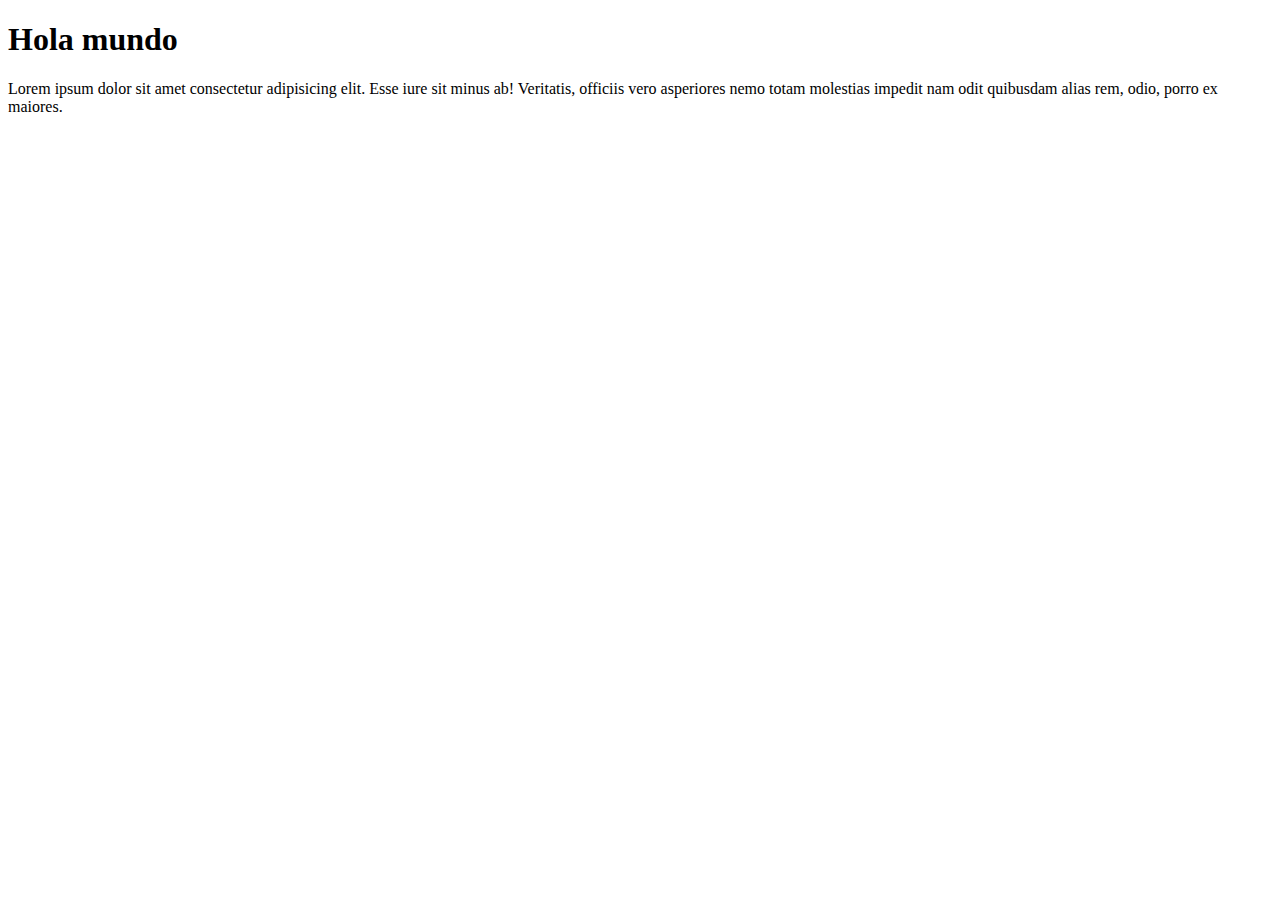
==== index.html @ 1565d4c9 "index.html" ====
<!DOCTYPE html>
<html lang="en">
	<head>
		<meta charset="UTF-8" />
		<meta http-equiv="X-UA-Compatible" content="IE=edge" />
		<meta name="viewport" content="width=device-width, initial-scale=1.0" />
		<title>Document</title>
	</head>
	<body>
		<h1>Hola mundo</h1>
		<p>
			Lorem ipsum dolor sit amet consectetur adipisicing elit. Esse iure
			sit minus ab! Veritatis, officiis vero asperiores nemo totam
			molestias impedit nam odit quibusdam alias rem, odio, porro ex
			maiores.
		</p>
	</body>
</html>
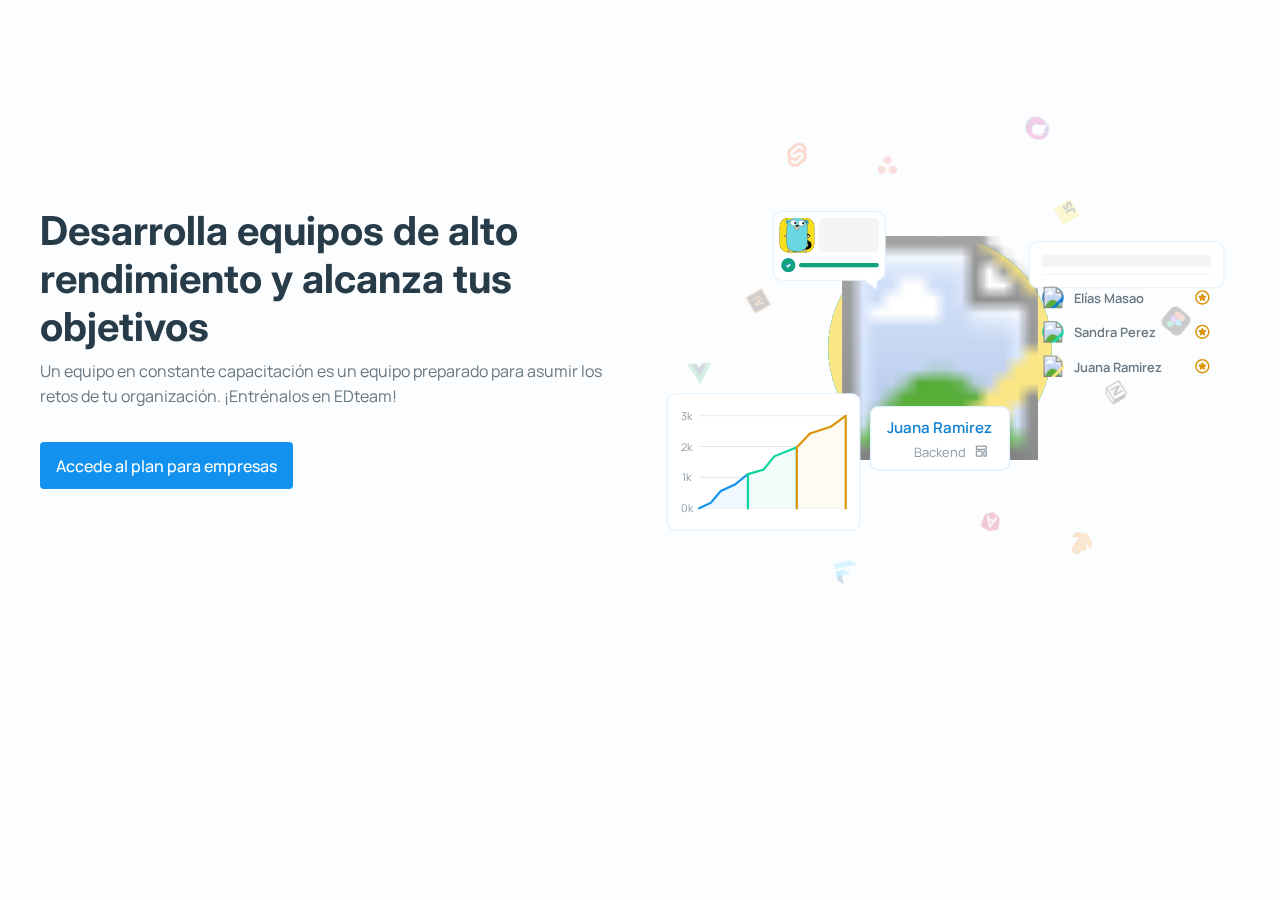
==== commit 3c18d991: "ajustes reponsive" ====
--- a/index.html
+++ b/index.html
@@ -4,15 +4,1035 @@
 		<meta charset="UTF-8" />
 		<meta http-equiv="X-UA-Compatible" content="IE=edge" />
 		<meta name="viewport" content="width=device-width, initial-scale=1.0" />
+		<link rel="preconnect" href="https://fonts.googleapis.com">
+		<link rel="preconnect" href="https://fonts.gstatic.com" crossorigin>
+		<link href="https://fonts.googleapis.com/css2?family=Inter:wght@800&family=Manrope:wght@400;500&display=swap" rel="stylesheet">
+		<link rel="stylesheet" href="styles.css" />
+		<link rel="stylesheet" href="anima.css" />
 		<title>Document</title>
 	</head>
 	<body>
-		<h1>Hola mundo</h1>
-		<p>
-			Lorem ipsum dolor sit amet consectetur adipisicing elit. Esse iure
-			sit minus ab! Veritatis, officiis vero asperiores nemo totam
-			molestias impedit nam odit quibusdam alias rem, odio, porro ex
-			maiores.
-		</p>
+		<section class="banner-grid max-width">
+			<div class="content-center">
+				<h1 class="title">Desarrolla equipos de alto
+				rendimiento y alcanza tus objetivos</h1>
+				<p class="description">Un equipo en constante capacitación es un equipo preparado para asumir los retos de tu organización. ¡Entrénalos en EDteam!</p>
+				<button class="button">Accede al plan para empresas</button>
+			</div>
+			<svg
+				viewBox="0 0 558 558"
+				fill="none"
+				xmlns="http://www.w3.org/2000/svg"
+				class="graphic-people"
+			>
+				<g style="mix-blend-mode: screen">
+					<circle
+						opacity="0.09"
+						cx="279"
+						cy="279"
+						r="279"
+						fill="#1292EE"
+					/>
+					<circle
+						opacity="0.09"
+						cx="279"
+						cy="279"
+						r="224.32"
+						fill="#1292EE"
+					/>
+					<circle
+						opacity="0.09"
+						cx="279"
+						cy="279"
+						r="172.462"
+						fill="#1292EE"
+					/>
+				</g>
+				<g class="avatar-01 item-avatar">
+					<circle cx="279" cy="279" r="104" fill="#0F80D1" />
+					<image
+						href="/userProfile-01.png"
+						height="208"
+						width="208"
+						x="175"
+						y="175"
+					></image>
+				</g>
+				<g class="avatar-02 item-avatar">
+					<circle cx="279" cy="279" r="104" fill="#21D4A4" />
+					<image
+						href="/userProfile-02.png"
+						height="208"
+						width="208"
+						x="175"
+						y="175"
+					></image>
+				</g>
+				<g class="avatar-03 item-avatar">
+					<circle cx="279" cy="279" r="104" fill="#FAE685" />
+					<image
+						href="/userProfile-03.png"
+						height="208"
+						width="208"
+						x="175"
+						y="175"
+					></image>
+				</g>
+
+				<g opacity="0.20">
+					<g class="circle-small">
+						<path
+							d="M107.221 246.477L98.9531 232.198L112.843 224.156L121.11 238.435L107.221 246.477Z"
+							fill="#261300"
+						/>
+						<path
+							d="M106.947 247.502L122.135 238.708L113.116 223.131L97.9282 231.925L106.947 247.502ZM107.221 246.477L98.9531 232.198L112.843 224.156L121.11 238.435L107.221 246.477Z"
+							fill="#FF7C00"
+						/>
+						<path
+							d="M112.417 237.116L114.661 236.501C114.721 236.484 114.745 236.496 114.782 236.561L115.335 237.515C115.372 237.58 115.36 237.604 115.275 237.637L107.756 239.529C107.62 239.564 107.505 239.604 107.18 239.776C107.134 239.802 107.104 239.794 107.085 239.761L106.296 238.398C106.269 238.353 106.271 238.326 106.315 238.283L112.124 232.164C112.168 232.121 112.208 232.115 112.238 232.167L112.862 233.244C112.892 233.296 112.898 233.336 112.86 233.376L111.218 235.045L112.417 237.116ZM110.321 235.92C109.706 236.519 108.383 237.857 107.717 238.459L107.725 238.472C108.563 238.169 110.048 237.769 111.211 237.459L110.321 235.92ZM105.021 235.089C104.606 235.33 104.19 235.18 103.976 234.81C103.746 234.414 103.858 233.994 104.254 233.765C104.683 233.517 105.078 233.661 105.307 234.057C105.525 234.433 105.449 234.841 105.021 235.089ZM106.449 234.158C106.397 234.188 106.36 234.184 106.326 234.125L105.736 233.106C105.706 233.054 105.711 233.017 105.769 232.983L110.89 230.018C110.942 229.988 110.976 229.986 111.013 230.051L111.596 231.057C111.633 231.122 111.612 231.16 111.56 231.19L106.446 234.152L106.449 234.158Z"
+							fill="#FF7C00"
+						/>
+						<g clip-path="url(#clip0_302_15258)">
+							<path
+								d="M226.788 106.421C227.872 108.293 230.266 108.931 232.137 107.848C234.009 106.764 234.647 104.37 233.564 102.498C232.481 100.627 230.086 99.9888 228.214 101.072C226.343 102.155 225.705 104.55 226.788 106.421ZM231.885 115.223C232.968 117.094 235.363 117.733 237.234 116.65C239.105 115.566 239.743 113.171 238.66 111.3C237.577 109.429 235.182 108.79 233.311 109.874C231.439 110.957 230.801 113.352 231.885 115.223ZM223.14 109.887C225.011 108.803 227.406 109.442 228.489 111.313C229.573 113.184 228.934 115.579 227.063 116.662C225.192 117.745 222.797 117.107 221.714 115.236C220.63 113.365 221.269 110.97 223.14 109.887Z"
+								fill="url(#paint0_radial_302_15258)"
+							/>
+						</g>
+						<g clip-path="url(#clip1_302_15258)">
+							<path
+								fill-rule="evenodd"
+								clip-rule="evenodd"
+								d="M433.524 322.702L439.166 330.979C439.63 331.641 440.225 331.621 440.77 331.306L450.219 325.835C450.643 325.589 450.918 325.228 451.192 324.583L452.651 321.025C452.882 320.446 452.797 320.09 452.397 319.47L445.979 309.781C445.427 308.966 444.892 308.952 444.226 309.337L433.595 315.492C433.251 315.692 433.231 315.886 433.17 316.457C433.167 316.489 433.163 316.521 433.16 316.555L432.819 320.437C432.721 321.385 432.818 321.693 433.524 322.702ZM439.734 326.497C440.264 327.285 440.385 327.464 440.276 328.148L440.023 329.876C439.971 330.067 439.785 330.094 439.579 329.808L434.161 321.847C433.697 321.185 433.729 320.68 433.783 320.285L433.987 318.263C433.982 318.185 434.076 317.928 434.181 318.11L439.666 326.396L439.734 326.497ZM451.002 321.25L441.977 326.476C441.583 326.704 441.331 326.687 441.09 326.341L434.807 316.816C434.583 316.5 434.708 316.225 435.101 315.998L444.065 310.807C444.459 310.579 444.828 310.447 445.174 310.976L451.182 320.093C451.528 320.622 451.487 320.97 451.002 321.25ZM437.069 316.883C437.307 316.664 437.615 316.567 437.804 316.823L438.157 317.225L444.82 313.367C445.26 313.639 445.592 313.933 445.768 314.236C446.049 314.722 445.968 314.931 445.724 315.557L442.782 321.231L447.294 318.618L446.962 317.555C446.962 317.555 447.507 317.239 447.946 317.998L449.279 320.02C449.193 320.151 448.855 320.266 448.671 320.089L448.204 319.63L442.238 323.085L442.616 323.878C442.378 324.097 441.897 324.173 441.621 323.766L440.17 321.609L443.103 315.779L438.923 318.199L439.29 319.04C438.991 319.294 438.609 319.192 438.403 318.906L437.069 316.883Z"
+								fill="black"
+							/>
+						</g>
+						<g clip-path="url(#clip2_302_15258)">
+							<path
+								d="M384.573 149.2L393.592 164.777L409.169 155.758L400.15 140.181L384.573 149.2Z"
+								fill="#F7DF1E"
+							/>
+							<path
+								d="M399.703 147.267C400.034 146.657 400.174 146.03 399.756 145.308C399.405 144.702 398.878 144.49 398.459 144.732C397.957 145.023 398.009 145.524 398.104 146.361L398.159 146.818C398.32 148.134 398.163 149.163 396.971 149.853C395.873 150.488 394.553 150.136 393.796 148.828C393.257 147.898 393.194 147.041 393.763 146.068L395.155 146.784C394.85 147.295 394.83 147.669 395.073 148.089C395.321 148.518 395.75 148.632 396.106 148.426C396.545 148.172 396.565 147.797 396.474 147.012L396.418 146.555C396.232 145.003 396.369 143.986 397.591 143.278C398.909 142.515 400.231 143.132 401.036 144.522C401.823 145.882 401.683 147.135 401.083 148.056L399.703 147.267ZM402.824 152.365C403.099 151.898 403.323 151.489 403.032 150.987C402.753 150.506 402.389 150.311 401.658 150.735L396.68 153.617L395.833 152.153L400.83 149.26C402.346 148.382 403.55 148.871 404.301 150.168C404.98 151.34 404.766 152.37 404.235 153.138L402.824 152.365Z"
+								fill="black"
+							/>
+						</g>
+						<path
+							d="M149.866 397.358C149.59 398.518 150.781 399.964 152.845 401.176C151.791 403.323 151.589 405.184 152.457 406.002C152.657 406.193 152.913 406.321 153.209 406.392L153.399 405.596C153.235 405.557 153.11 405.493 153.014 405.406C152.595 405.012 152.637 403.902 153.126 402.578C153.245 402.252 153.394 401.914 153.558 401.572C154.217 401.91 154.949 402.224 155.732 402.501C156.056 403.276 156.413 403.995 156.791 404.639C155.37 405.443 154.137 405.776 153.395 405.599L153.205 406.395C154.186 406.629 155.638 406.235 157.226 405.331C158.238 406.847 159.358 407.846 160.339 408.079L160.529 407.284C159.79 407.108 158.835 406.258 157.927 404.906C158.552 404.5 159.194 404.023 159.826 403.476C160.653 403.583 161.448 403.633 162.189 403.624C162.186 404.001 162.164 404.362 162.128 404.704C161.971 406.107 161.511 407.118 160.962 407.285C160.84 407.324 160.694 407.319 160.53 407.28L160.34 408.076C160.64 408.147 160.927 408.148 161.194 408.068C162.335 407.729 162.989 405.98 163.011 403.594C165.394 403.438 167.101 402.686 167.376 401.53C167.653 400.37 166.462 398.925 164.397 397.712C165.452 395.565 165.654 393.704 164.785 392.886C164.585 392.696 164.329 392.567 164.03 392.495C163.048 392.261 161.597 392.655 160.008 393.559C158.997 392.043 157.877 391.044 156.895 390.811C156.595 390.739 156.309 390.739 156.041 390.818C154.9 391.158 154.246 392.906 154.224 395.292C151.849 395.447 150.142 396.202 149.866 397.358ZM153.946 400.846C154.188 400.417 154.465 399.981 154.764 399.551C154.842 399.871 154.928 400.193 155.027 400.519C155.123 400.844 155.232 401.164 155.342 401.477C154.853 401.281 154.386 401.072 153.946 400.846ZM156.486 397.434C156.879 397.019 157.274 396.63 157.671 396.276C158.214 396.356 158.759 396.46 159.301 396.589C159.84 396.717 160.373 396.871 160.891 397.039C161.086 397.535 161.268 398.057 161.432 398.601C161.592 399.133 161.725 399.667 161.836 400.199C161.501 400.624 161.137 401.043 160.758 401.447C160.365 401.862 159.97 402.251 159.573 402.605C159.03 402.525 158.485 402.421 157.943 402.292C157.404 402.164 156.871 402.01 156.353 401.842C156.158 401.346 155.977 400.824 155.812 400.28C155.652 399.748 155.519 399.214 155.408 398.682C155.747 398.258 156.107 397.838 156.486 397.434ZM155.223 397.624C155.144 397.099 155.094 396.582 155.069 396.086C155.564 396.083 156.079 396.104 156.607 396.151C156.367 396.384 156.125 396.624 155.892 396.874C155.66 397.12 155.437 397.373 155.223 397.624ZM159.749 394.678C160 395.099 160.241 395.56 160.469 396.056C160.152 395.965 159.826 395.876 159.494 395.797C159.158 395.717 158.825 395.645 158.496 395.586C158.916 395.245 159.339 394.942 159.749 394.678ZM161.904 397.412C162.393 397.608 162.86 397.817 163.3 398.043C163.058 398.472 162.781 398.908 162.482 399.338C162.404 399.018 162.319 398.696 162.219 398.37C162.119 398.045 162.014 397.725 161.904 397.412ZM157.497 404.211C157.246 403.79 157.006 403.329 156.777 402.833C157.094 402.924 157.42 403.013 157.752 403.092C158.088 403.172 158.421 403.244 158.75 403.303C158.33 403.644 157.907 403.947 157.497 404.211ZM160.639 402.738C160.879 402.505 161.121 402.265 161.354 402.015C161.586 401.769 161.808 401.52 162.022 401.269C162.101 401.793 162.151 402.31 162.176 402.807C161.682 402.806 161.167 402.785 160.639 402.738ZM164.933 399.039C166.068 399.879 166.717 400.781 166.584 401.341C166.45 401.901 165.464 402.417 164.073 402.651C163.734 402.71 163.371 402.748 162.998 402.776C162.962 402.028 162.867 401.236 162.713 400.411C163.218 399.747 163.655 399.086 164.021 398.437C164.348 398.632 164.654 398.833 164.933 399.039ZM164.228 393.482C164.647 393.876 164.605 394.986 164.116 396.31C163.997 396.636 163.849 396.974 163.684 397.316C163.026 396.978 162.293 396.664 161.511 396.387C161.186 395.612 160.829 394.894 160.451 394.249C161.872 393.445 163.106 393.112 163.848 393.289C164.008 393.331 164.136 393.396 164.228 393.482ZM155.114 394.184C155.272 392.781 155.731 391.77 156.28 391.603C156.402 391.565 156.548 391.569 156.713 391.608C157.451 391.784 158.407 392.634 159.314 393.986C158.69 394.391 158.048 394.868 157.416 395.415C156.589 395.309 155.794 395.259 155.053 395.267C155.056 394.887 155.075 394.526 155.114 394.184ZM153.173 396.238C153.512 396.179 153.875 396.141 154.248 396.113C154.285 396.861 154.379 397.653 154.533 398.478C154.028 399.142 153.591 399.803 153.225 400.452C152.898 400.257 152.592 400.056 152.309 399.849C151.174 399.009 150.525 398.107 150.659 397.547C150.796 396.988 151.782 396.472 153.173 396.238Z"
+							fill="#036681"
+						/>
+						<path
+							d="M159.013 397.814C158.113 397.599 157.208 398.156 156.994 399.056C156.779 399.957 157.335 400.861 158.236 401.076C159.137 401.291 160.041 400.734 160.256 399.834C160.47 398.933 159.914 398.028 159.013 397.814Z"
+							fill="#036681"
+						/>
+						<path
+							d="M324.408 449.086L333.251 448.121L334.575 437.047L328.579 431.576L320.76 433.756L316.949 444.237L324.408 449.086V449.086Z"
+							fill="#DD0031"
+						/>
+						<path
+							d="M324.409 449.086L324.873 447.143L324.87 447.151L328.581 431.576L320.762 433.756L316.951 444.238L324.409 449.086V449.086Z"
+							fill="#C3002F"
+						/>
+						<path
+							d="M324.868 447.15L332.685 436.939L330.785 436.487L329.152 438.799L324.827 437.769L324.412 434.968L322.512 434.515L324.868 447.15V447.15ZM325.117 439.503L328.093 440.212L325.752 443.438L325.117 439.503Z"
+							fill="white"
+						/>
+					</g>
+					<g class="circle-big">
+						<g filter="url(#filter0_d_302_15258)">
+							<path
+								d="M493.63 242.591C495.541 240.301 498.947 239.994 501.237 241.905L509.835 249.08C512.125 250.991 512.432 254.397 510.521 256.687L503.346 265.285C501.435 267.575 498.029 267.882 495.739 265.971L487.141 258.796C484.851 256.885 484.544 253.479 486.455 251.189L493.63 242.591Z"
+								fill="black"
+							/>
+							<path
+								d="M490.881 258.604C492.073 259.598 493.846 259.438 494.84 258.246L496.641 256.088L494.483 254.288C493.292 253.293 491.518 253.453 490.524 254.645C489.53 255.836 489.69 257.609 490.881 258.604Z"
+								fill="#0ACF83"
+							/>
+							<path
+								d="M494.126 250.329C495.12 249.137 496.894 248.977 498.085 249.972L500.243 251.772L496.641 256.088L494.483 254.287C493.292 253.293 493.132 251.52 494.126 250.329V250.329Z"
+								fill="#A259FF"
+							/>
+							<path
+								d="M497.728 246.013C498.722 244.822 500.495 244.662 501.686 245.656L503.844 247.457L500.243 251.773L498.085 249.972C496.893 248.978 496.733 247.204 497.728 246.013Z"
+								fill="#F24E1E"
+							/>
+							<path
+								d="M503.844 247.456L506.002 249.257C507.194 250.251 507.354 252.025 506.359 253.216C505.365 254.407 503.592 254.567 502.401 253.573L500.243 251.772L503.844 247.456V247.456Z"
+								fill="#FF7262"
+							/>
+							<path
+								d="M502.758 257.532C501.764 258.723 499.99 258.883 498.799 257.889C497.608 256.895 497.448 255.122 498.442 253.93C499.436 252.739 501.209 252.579 502.401 253.573C503.592 254.567 503.752 256.341 502.758 257.532Z"
+								fill="#1ABCFE"
+							/>
+						</g>
+						<g clip-path="url(#clip3_302_15258)">
+							<path
+								d="M153.073 90.3623C150.704 87.6961 146.596 87.305 143.915 89.4906L139.207 93.3301C137.919 94.3674 137.128 95.8991 137.027 97.5494C136.942 98.9243 137.319 100.288 138.096 101.425C137.738 102.137 137.528 102.914 137.479 103.709C137.379 105.391 137.961 107.042 139.093 108.29C141.462 110.956 145.571 111.347 148.251 109.162L152.96 105.322C154.247 104.285 155.038 102.753 155.139 101.103C155.224 99.7278 154.848 98.3638 154.07 97.2265C154.428 96.5148 154.638 95.7378 154.688 94.9426C154.788 93.2609 154.206 91.6098 153.074 90.3623"
+								fill="#FF3E00"
+							/>
+							<path
+								d="M145.558 107.812C143.967 108.431 142.159 107.992 141.03 106.712C140.349 105.962 139.998 104.969 140.059 103.957C140.069 103.792 140.091 103.629 140.124 103.467L140.186 103.164L140.469 103.325C141.123 103.697 141.836 103.954 142.577 104.086L142.773 104.122L142.778 104.312C142.786 104.584 142.89 104.843 143.072 105.045C143.412 105.431 143.956 105.563 144.435 105.377C144.542 105.334 144.642 105.276 144.732 105.203L149.442 101.363C149.675 101.175 149.818 100.897 149.837 100.598C149.855 100.293 149.749 99.9939 149.544 99.7675C149.204 99.382 148.659 99.2494 148.18 99.4355C148.073 99.478 147.973 99.5366 147.884 99.6094L146.087 101.075C145.791 101.316 145.461 101.51 145.106 101.65C143.516 102.269 141.708 101.83 140.578 100.55C139.897 99.7999 139.547 98.8067 139.607 97.795C139.668 96.8023 140.144 95.8811 140.918 95.2573L145.628 91.4168C145.923 91.1759 146.254 90.9818 146.609 90.8411C148.199 90.2222 150.007 90.6614 151.137 91.9411C151.818 92.6915 152.168 93.6847 152.108 94.6963C152.097 94.8608 152.075 95.0244 152.042 95.1859L151.98 95.4895L151.697 95.3287C151.043 94.9566 150.33 94.6989 149.589 94.5668L149.393 94.5316L149.389 94.3407C149.38 94.0695 149.276 93.81 149.095 93.608C148.755 93.2225 148.21 93.09 147.731 93.2762C147.624 93.3187 147.524 93.3774 147.435 93.4502L142.725 97.2907C142.492 97.4786 142.348 97.7561 142.33 98.0551C142.312 98.3599 142.417 98.6593 142.622 98.8857C142.962 99.2712 143.507 99.4038 143.986 99.2177C144.093 99.1751 144.193 99.1164 144.283 99.0437L146.08 97.5783C146.375 97.3375 146.706 97.1435 147.06 97.0029C148.651 96.3841 150.459 96.8232 151.588 98.1029C152.269 98.8533 152.619 99.8465 152.559 100.858C152.499 101.851 152.023 102.772 151.248 103.396L146.539 107.237C146.243 107.477 145.912 107.672 145.558 107.812"
+								fill="white"
+							/>
+						</g>
+						<path
+							d="M403.674 470.061L416.319 452.06L421.022 461.825L418.173 465.88L415.478 459.883L414.042 461.927L415.413 464.893L412.964 468.378L411.57 465.447L408.015 470.508L403.674 470.061Z"
+							fill="black"
+						/>
+						<path
+							d="M415.615 451.565L404.808 450.631L402.077 454.519L408.677 455.101L401.26 465.658L402.971 469.564L415.615 451.565Z"
+							fill="black"
+						/>
+						<mask
+							id="mask0_302_15258"
+							style="mask-type: alpha"
+							maskUnits="userSpaceOnUse"
+							x="401"
+							y="450"
+							width="21"
+							height="21"
+						>
+							<path
+								d="M403.673 470.062L416.318 452.06L421.021 461.826L418.172 465.881L415.477 459.884L414.041 461.928L415.412 464.893L412.964 468.379L411.569 465.448L408.014 470.509L403.673 470.062Z"
+								fill="#C4C4C4"
+							/>
+							<path
+								d="M415.614 451.566L404.807 450.632L402.076 454.52L408.676 455.101L401.26 465.659L402.971 469.565L415.614 451.566Z"
+								fill="#C4C4C4"
+							/>
+						</mask>
+						<g mask="url(#mask0_302_15258)">
+							<path
+								d="M406.275 443.47L427.169 458.147L413.104 478.17L392.21 463.493L406.275 443.47Z"
+								fill="url(#paint1_linear_302_15258)"
+							/>
+						</g>
+						<path
+							d="M61.5362 293.076L65.9269 292.79L56.1847 312.44L43.9735 294.221L48.3093 293.938L52.3707 293.673L55.2365 297.896L57.4749 293.341L61.5362 293.076Z"
+							fill="#41B883"
+						/>
+						<path
+							d="M43.9735 294.221L56.1847 312.44L65.9269 292.79L61.5362 293.076L55.6909 304.866L48.3093 293.938L43.9735 294.221Z"
+							fill="#41B883"
+						/>
+						<path
+							d="M48.3093 293.938L55.6945 304.921L61.5362 293.076L57.4749 293.341L55.2365 297.896L52.3707 293.673L48.3093 293.938Z"
+							fill="#35495E"
+						/>
+						<path
+							d="M183.072 491.589L195.945 488.838L190.265 485.158L182.074 486.909L183.072 491.589Z"
+							fill="#39CEFD"
+						/>
+						<path
+							d="M180.574 479.888L195.786 476.638L201.465 480.318L181.574 484.569L180.574 479.888Z"
+							fill="#39CEFD"
+						/>
+						<path
+							d="M183.824 495.1L189.503 498.779L187.753 490.589L183.072 491.589L183.824 495.1Z"
+							fill="#03569B"
+						/>
+						<path
+							d="M187.753 490.589L183.072 491.589L188.231 492.859L187.753 490.589Z"
+							fill="url(#paint2_linear_302_15258)"
+						/>
+						<path
+							d="M182.074 486.908L186.756 485.908L187.756 490.59L183.075 491.59L182.074 486.908Z"
+							fill="#16B9FD"
+						/>
+						<path
+							d="M195.945 488.838L187.753 490.589L189.502 498.781L183.823 495.102L182.072 486.908L190.265 485.158L195.945 488.838ZM195.786 476.638L180.574 479.888L181.574 484.569L201.465 480.318L195.786 476.638V476.638Z"
+							fill="url(#paint3_radial_302_15258)"
+						/>
+						<path
+							d="M359.972 78.3622C359.36 77.0118 359.057 75.546 359.137 73.9915C359.175 73.3462 359.276 72.7198 359.394 72.0827C359.394 72.0827 360.123 68.0202 363.936 65.756C363.936 65.756 365.237 64.8573 367.316 64.561C367.316 64.561 366.999 64.3172 366.804 64.2172C365.745 63.6741 364.255 63.6292 363.476 64.6599C363.241 64.9683 363.053 65.2977 362.835 65.6041C362.588 65.9492 362.273 66.2494 361.894 66.443C361.565 66.6133 361.217 66.6277 360.871 66.7298C360.516 66.8328 360.161 67.0061 359.896 67.2743C359.607 67.5714 359.519 67.933 359.531 68.3354C359.533 68.6512 359.579 68.9706 359.598 69.2844C359.663 70.2075 359.4 70.5016 358.806 71.0893C358.554 71.3295 358.354 71.6339 358.216 71.9485C357.807 72.9271 358.746 73.7828 358.897 74.7044C358.928 74.8939 358.933 75.0864 358.886 75.2764C358.84 75.4836 358.717 75.6297 358.625 75.8074C358.495 76.0421 358.422 76.314 358.497 76.5774C358.571 76.8408 358.738 77.0758 358.895 77.2945C359.194 77.6809 359.548 78.017 359.917 78.3337C359.933 78.323 359.953 78.3469 359.972 78.3622Z"
+							fill="#51B8D5"
+						/>
+						<path
+							d="M376.8 79.7526C378.68 78.6543 379.349 77.0572 379.349 77.0572C380.904 74.3026 379.961 71.7003 379.961 71.7003C379.083 74.4194 378.09 75.2557 378.09 75.2557C380.473 70.4727 377.272 68.1263 377.272 68.1263C378.748 70.5168 377.542 73.7836 377.542 73.7836C376.55 76.7267 374.797 77.9417 374.797 77.9417C376.928 78.0871 378.296 76.4958 378.296 76.4958C375.687 80.0937 372.429 80.3175 372.429 80.3175C373.97 81.6908 375.997 81.3216 375.997 81.3216C373.4 82.2668 370.788 81.6686 368.527 80.1866C368.102 79.9116 367.691 79.6086 367.303 79.2766C367.303 79.2766 366.954 78.9838 366.883 78.9043L366.874 78.8967C367.018 80.5039 368.856 81.7986 368.856 81.7986C366.669 81.1769 365.493 79.4097 365.493 79.4097C365.493 79.4097 363.806 77.1667 364.501 74.3022C365.196 71.4378 368.203 70.4884 368.203 70.4884C370.89 71.429 373.089 71.5663 373.089 71.5663C377.719 71.7962 377.199 69.5922 377.199 69.5922C377.017 67.6646 373.891 65.959 373.891 65.959C368.299 62.7339 363.937 65.7647 363.937 65.7647C360.124 68.0289 359.395 72.0913 359.395 72.0913C359.277 72.7284 359.176 73.3548 359.138 74.0002C359 76.6238 359.949 78.9796 361.641 80.976C364.275 84.0737 368.047 84.8081 368.047 84.8081C373.647 86.013 377.009 82.8798 377.009 82.8798C380.121 80.1447 380.485 77.3629 380.485 77.3629C378.005 79.8221 376.8 79.7526 376.8 79.7526ZM371.115 67.61C371.373 67.5797 371.604 67.7633 371.635 68.0231C371.665 68.2829 371.483 68.515 371.224 68.5453C370.966 68.5756 370.735 68.392 370.704 68.1322C370.674 67.8724 370.856 67.6403 371.115 67.61Z"
+							fill="#51B8D5"
+						/>
+						<path
+							d="M377.189 69.5845C377.007 67.6569 373.881 65.9513 373.881 65.9513C368.289 62.7263 363.928 65.757 363.928 65.757C360.114 68.0212 359.385 72.0837 359.385 72.0837C359.23 72.7778 359.143 73.8239 359.143 73.8239C359.044 75.1349 359.295 76.3083 359.295 76.3083C359.531 77.4307 359.87 78.1635 359.87 78.1635C360.224 78.9473 360.374 79.1843 360.374 79.1843C360.363 79.1593 360.297 78.9738 360.297 78.9738C360.297 78.9738 359.73 77.2668 359.869 75.5474C359.869 75.5474 359.957 73.7637 360.988 72.2733C360.988 72.2733 362.594 69.2845 366.314 69.946C366.314 69.946 367.122 70.1323 367.405 70.2395C367.688 70.3468 368.176 70.4828 368.176 70.4828C370.863 71.4233 373.063 71.5606 373.063 71.5606C377.71 71.7886 377.189 69.5845 377.189 69.5845ZM371.225 68.554C370.967 68.5842 370.736 68.4006 370.705 68.1408C370.675 67.881 370.857 67.6489 371.116 67.6186C371.374 67.5884 371.605 67.772 371.636 68.0318C371.666 68.2916 371.484 68.5237 371.225 68.554Z"
+							fill="#51B8D5"
+						/>
+						<path
+							d="M368.071 67.1239L365.025 66.5502C365.008 66.5523 364.917 66.5191 364.767 66.5805C364.767 66.5805 363.087 67.2252 363.5 68.1424C363.5 68.1424 363.751 68.7188 364.31 69.2415L367.523 68.707L368.071 67.1239Z"
+							fill="#51B8D5"
+						/>
+						<path
+							d="M359.972 78.3622C359.36 77.0118 359.057 75.546 359.137 73.9915C359.175 73.3462 359.276 72.7198 359.394 72.0827C359.394 72.0827 360.123 68.0202 363.936 65.756C363.936 65.756 365.237 64.8573 367.316 64.561C367.316 64.561 366.999 64.3172 366.804 64.2172C365.745 63.6741 364.255 63.6292 363.476 64.6599C363.241 64.9683 363.053 65.2977 362.835 65.6041C362.588 65.9492 362.273 66.2494 361.894 66.443C361.565 66.6133 361.217 66.6277 360.871 66.7298C360.516 66.8328 360.161 67.0061 359.896 67.2743C359.607 67.5714 359.519 67.933 359.531 68.3354C359.533 68.6512 359.579 68.9706 359.598 69.2844C359.663 70.2075 359.4 70.5016 358.806 71.0893C358.554 71.3295 358.354 71.6339 358.216 71.9485C357.807 72.9271 358.746 73.7828 358.897 74.7044C358.928 74.8939 358.933 75.0864 358.886 75.2764C358.84 75.4836 358.717 75.6297 358.625 75.8074C358.495 76.0421 358.422 76.314 358.497 76.5774C358.571 76.8408 358.738 77.0758 358.895 77.2945C359.194 77.6809 359.547 78.017 359.917 78.3337C359.933 78.323 359.953 78.3469 359.972 78.3622Z"
+							fill="#51B8D5"
+						/>
+						<path
+							d="M376.8 79.7526C378.68 78.6543 379.349 77.0571 379.349 77.0571C380.904 74.3026 379.961 71.7003 379.961 71.7003C379.083 74.4194 378.09 75.2557 378.09 75.2557C380.473 70.4727 377.272 68.1263 377.272 68.1263C378.748 70.5168 377.542 73.7836 377.542 73.7836C376.55 76.7267 374.797 77.9417 374.797 77.9417C376.928 78.0871 378.296 76.4957 378.296 76.4957C375.687 80.0937 372.429 80.3175 372.429 80.3175C373.97 81.6908 375.997 81.3216 375.997 81.3216C373.4 82.2668 370.788 81.6686 368.527 80.1865C368.102 79.9116 367.691 79.6086 367.303 79.2766C367.303 79.2766 366.954 78.9838 366.883 78.9043L366.874 78.8966C367.018 80.5038 368.856 81.7985 368.856 81.7985C366.669 81.1768 365.493 79.4096 365.493 79.4096C365.493 79.4096 363.806 77.1667 364.501 74.3022C365.196 71.4378 368.203 70.4884 368.203 70.4884C370.89 71.4289 373.089 71.5662 373.089 71.5662C377.719 71.7962 377.199 69.5922 377.199 69.5922C377.017 67.6645 373.891 65.959 373.891 65.959C368.299 62.7339 363.937 65.7647 363.937 65.7647C360.124 68.0289 359.395 72.0913 359.395 72.0913C359.277 72.7284 359.176 73.3548 359.138 74.0001C359 76.6237 359.949 78.9795 361.641 80.976C364.275 84.0736 368.047 84.808 368.047 84.808C373.647 86.0129 377.009 82.8798 377.009 82.8798C380.121 80.1447 380.485 77.3629 380.485 77.3629C378.005 79.8221 376.8 79.7526 376.8 79.7526ZM371.115 67.61C371.373 67.5797 371.604 67.7633 371.635 68.0231C371.665 68.2829 371.483 68.515 371.224 68.5453C370.966 68.5756 370.735 68.3919 370.704 68.1321C370.674 67.8723 370.856 67.6402 371.115 67.61Z"
+							fill="url(#paint4_linear_302_15258)"
+						/>
+						<path
+							d="M377.189 69.5845C377.007 67.6569 373.881 65.9513 373.881 65.9513C368.289 62.7263 363.928 65.757 363.928 65.757C360.114 68.0212 359.385 72.0837 359.385 72.0837C359.23 72.7778 359.143 73.8239 359.143 73.8239C359.044 75.1349 359.295 76.3083 359.295 76.3083C359.531 77.4306 359.87 78.1635 359.87 78.1635C360.224 78.9472 360.374 79.1842 360.374 79.1842C360.363 79.1593 360.297 78.9738 360.297 78.9738C360.297 78.9738 359.73 77.2668 359.87 75.5474C359.87 75.5474 359.957 73.7636 360.988 72.2733C360.988 72.2733 362.594 69.2845 366.314 69.946C366.314 69.946 367.122 70.1322 367.405 70.2395C367.689 70.3468 368.176 70.4828 368.176 70.4828C370.863 71.4233 373.063 71.5606 373.063 71.5606C377.71 71.7886 377.189 69.5845 377.189 69.5845ZM371.225 68.5539C370.967 68.5842 370.736 68.4006 370.705 68.1408C370.675 67.881 370.857 67.6489 371.116 67.6186C371.374 67.5883 371.605 67.7719 371.636 68.0318C371.666 68.2916 371.484 68.5236 371.225 68.5539Z"
+							fill="url(#paint5_radial_302_15258)"
+						/>
+						<path
+							d="M368.071 67.1239L365.025 66.5502C365.008 66.5523 364.917 66.5191 364.767 66.5805C364.767 66.5805 363.087 67.2252 363.5 68.1425C363.5 68.1425 363.751 68.7188 364.31 69.2415L367.523 68.707L368.071 67.1239Z"
+							fill="url(#paint6_linear_302_15258)"
+						/>
+					</g>
+				</g>
+				<g class="tooltip">
+					<path
+						class="bg-tootip"
+						d="M132 152C127.582 152 124 155.582 124 160V208C124 212.418 127.582 216 132 216H208.603L219.012 223.861C219.431 224.178 220.02 223.782 220.075 223.147L220.69 215.971C224.785 215.621 228 212.186 228 208V160C228 155.582 224.418 152 220 152H132Z"
+						fill="white"
+						stroke="#E1F1FD"
+					/>
+					<g class="figma icon-tech">
+						<path
+							d="M155.041 174.87C151.197 174.87 148.081 177.986 148.081 181.829C148.081 185.673 151.197 188.789 155.041 188.789C158.884 188.789 162 185.673 162 181.829C162 177.986 158.884 174.87 155.041 174.87ZM136.959 174.87C133.116 174.87 130 177.986 130 181.83C130 185.673 133.116 188.789 136.959 188.789C140.803 188.789 143.919 185.673 143.919 181.83C143.919 177.986 140.803 174.87 136.959 174.87ZM152.959 166.17C152.959 170.014 149.844 173.13 146 173.13C142.156 173.13 139.041 170.014 139.041 166.17C139.041 162.327 142.156 159.211 146 159.211C149.844 159.211 152.959 162.327 152.959 166.17Z"
+							fill="url(#paint7_radial_302_15258)"
+						/>
+						<path
+							d="M154 158H138C133.582 158 130 161.582 130 166V182C130 186.418 133.582 190 138 190H154C158.418 190 162 186.418 162 182V166C162 161.582 158.418 158 154 158Z"
+							fill="#F7DF1E"
+						/>
+						<path
+							d="M151.496 183C152.14 184.053 152.979 184.826 154.462 184.826C155.708 184.826 156.504 184.203 156.504 183.343C156.504 182.312 155.686 181.947 154.315 181.347L153.563 181.024C151.393 180.1 149.952 178.942 149.952 176.493C149.952 174.238 151.67 172.521 154.356 172.521C156.267 172.521 157.642 173.187 158.632 174.929L156.291 176.432C155.775 175.508 155.219 175.144 154.356 175.144C153.475 175.144 152.917 175.703 152.917 176.432C152.917 177.335 153.475 177.7 154.765 178.259L155.517 178.581C158.072 179.676 159.515 180.793 159.515 183.304C159.515 186.012 157.388 187.495 154.532 187.495C151.739 187.495 149.935 186.164 149.052 184.42L151.496 183ZM140.873 183.261C141.346 184.099 141.775 184.807 142.809 184.807C143.797 184.807 144.42 184.421 144.42 182.918V172.693H147.427V182.958C147.427 186.072 145.601 187.489 142.937 187.489C140.529 187.489 139.135 186.243 138.426 184.743L140.873 183.261Z"
+							fill="black"
+						/>
+						<path
+							d="M130 165.856C130 161.517 133.517 158 137.856 158H154.144C158.483 158 162 161.517 162 165.856V182.144C162 186.483 158.483 190 154.144 190H137.856C133.517 190 130 186.483 130 182.144V165.856Z"
+							fill="black"
+						/>
+						<path
+							d="M141.853 186.299C144.109 186.299 145.941 184.468 145.941 182.211V178.123H141.853C139.596 178.123 137.764 179.954 137.764 182.211C137.764 184.468 139.596 186.299 141.853 186.299Z"
+							fill="#0ACF83"
+						/>
+						<path
+							d="M137.764 174.034C137.764 171.778 139.596 169.946 141.853 169.946H145.941V178.123H141.853C139.596 178.123 137.764 176.291 137.764 174.034V174.034Z"
+							fill="#A259FF"
+						/>
+						<path
+							d="M137.765 165.858C137.765 163.601 139.596 161.77 141.853 161.77H145.941V169.946H141.853C139.596 169.946 137.765 168.115 137.765 165.858Z"
+							fill="#F24E1E"
+						/>
+						<path
+							d="M145.941 161.77H150.029C152.286 161.77 154.117 163.601 154.117 165.858C154.117 168.115 152.286 169.946 150.029 169.946H145.941V161.77V161.77Z"
+							fill="#FF7262"
+						/>
+						<path
+							d="M154.117 174.034C154.117 176.291 152.286 178.123 150.029 178.123C147.772 178.123 145.941 176.291 145.941 174.034C145.941 171.778 147.772 169.946 150.029 169.946C152.286 169.946 154.117 171.778 154.117 174.034Z"
+							fill="#1ABCFE"
+						/>
+					</g>
+					<g class="javascript icon-tech">
+						<path
+							xmlns="http://www.w3.org/2000/svg"
+							d="M154 158H138C133.582 158 130 161.582 130 166V182C130 186.418 133.582 190 138 190H154C158.418 190 162 186.418 162 182V166C162 161.582 158.418 158 154 158Z"
+							fill="#F7DF1E"
+						/>
+						<path
+							xmlns="http://www.w3.org/2000/svg"
+							d="M151.496 183C152.14 184.053 152.979 184.826 154.462 184.826C155.708 184.826 156.504 184.203 156.504 183.343C156.504 182.312 155.686 181.947 154.315 181.347L153.563 181.024C151.393 180.1 149.952 178.942 149.952 176.493C149.952 174.238 151.67 172.521 154.356 172.521C156.267 172.521 157.642 173.187 158.632 174.929L156.291 176.432C155.775 175.508 155.219 175.144 154.356 175.144C153.475 175.144 152.917 175.703 152.917 176.432C152.917 177.335 153.475 177.7 154.765 178.259L155.517 178.581C158.072 179.676 159.515 180.793 159.515 183.304C159.515 186.012 157.388 187.495 154.532 187.495C151.739 187.495 149.935 186.164 149.052 184.42L151.496 183ZM140.873 183.261C141.346 184.099 141.775 184.807 142.809 184.807C143.797 184.807 144.42 184.421 144.42 182.918V172.693H147.427V182.958C147.427 186.072 145.601 187.489 142.937 187.489C140.529 187.489 139.135 186.243 138.426 184.743L140.873 183.261Z"
+							fill="black"
+						/>
+					</g>
+					<g class="asana icon-tech">
+						<!-- <path
+							xmlns="http://www.w3.org/2000/svg"
+							d="M155.041 174.87C151.197 174.87 148.081 177.986 148.081 181.829C148.081 185.673 151.197 188.789 155.041 188.789C158.884 188.789 162 185.673 162 181.829C162 177.986 158.884 174.87 155.041 174.87ZM136.959 174.87C133.116 174.87 130 177.986 130 181.83C130 185.673 133.116 188.789 136.959 188.789C140.803 188.789 143.919 185.673 143.919 181.83C143.919 177.986 140.803 174.87 136.959 174.87ZM152.959 166.17C152.959 170.014 149.844 173.13 146 173.13C142.156 173.13 139.041 170.014 139.041 166.17C139.041 162.327 142.156 159.211 146 159.211C149.844 159.211 152.959 162.327 152.959 166.17Z"
+							fill="url(#paint7_radial_302_15258)"
+						/> -->
+						<path
+							xmlns="http://www.w3.org/2000/svg"
+							d="M157.443 175.323C157.397 176.269 156.452 175.828 156.03 175.534C155.626 175.25 155.506 175.488 155.47 174.938C155.442 174.57 155.405 174.212 155.424 173.845C156.039 173.79 156.7 173.937 157.205 174.304C157.471 174.488 157.948 175.094 157.443 175.323Z"
+							fill="#F6D2A2"
+						/>
+						<path
+							xmlns="http://www.w3.org/2000/svg"
+							d="M138.596 186.945C137.871 187.395 136.54 188.754 137.632 189.415C138.679 190.37 139.266 188.359 140.185 188.084C139.79 187.542 139.294 187.046 138.596 186.945Z"
+							fill="#F6D2A2"
+						/>
+						<path
+							xmlns="http://www.w3.org/2000/svg"
+							d="M151.577 188.478C152.431 188.607 152.908 189.378 153.624 189.773C154.295 190.168 154.552 189.644 154.607 189.534C154.708 189.488 154.699 189.58 154.864 189.415C155.488 188.433 154.221 187.716 153.56 187.23C152.642 187.046 152.064 187.845 151.577 188.478Z"
+							fill="#F6D2A2"
+						/>
+						<path
+							xmlns="http://www.w3.org/2000/svg"
+							d="M134.566 175.204C134.612 176.149 135.558 175.709 135.98 175.415C136.384 175.13 136.503 175.369 136.54 174.818C136.568 174.451 136.604 174.093 136.586 173.726C135.971 173.671 135.31 173.818 134.805 174.185C134.548 174.368 134.061 174.974 134.566 175.204Z"
+							fill="#F6D2A2"
+						/>
+						<path
+							xmlns="http://www.w3.org/2000/svg"
+							d="M137.072 163.673C133.795 162.517 136.356 158.027 139.211 160.01C141.084 158.404 143.664 158.11 146.372 158.11C149.025 158.321 151.55 158.808 153.312 160.35C156.158 158.514 158.784 162.921 155.442 164.031C156.379 167.667 155.314 171.376 155.46 175.075C155.598 178.398 156.47 182.851 154.625 185.834C153.055 188.387 149.677 189.295 146.895 189.396C143.343 189.525 139.037 188.653 137.311 185.21C135.659 181.933 136.118 177.848 136.329 174.313C136.54 170.742 136.145 167.116 137.072 163.673Z"
+							fill="#69D7E2"
+						/>
+						<path
+							xmlns="http://www.w3.org/2000/svg"
+							d="M134.318 174.644C134.41 174.451 134.585 174.231 134.75 174.111C135.172 173.808 135.714 173.643 136.274 173.625C136.292 173.056 136.31 172.431 136.31 171.642V170.926C136.32 168.667 136.347 167.676 136.476 166.437C136.577 165.464 136.733 164.564 136.953 163.719C136.209 163.435 135.723 162.967 135.53 162.361C135.347 161.801 135.438 161.167 135.75 160.607C136.072 160.056 136.586 159.643 137.183 159.478C137.825 159.304 138.523 159.432 139.193 159.882C139.79 159.377 140.478 158.991 141.249 158.698C142.617 158.193 144.205 158 146.363 158V158.092L146.372 158C148.676 158.184 150.384 158.542 151.798 159.23C152.367 159.506 152.872 159.836 153.312 160.222C153.992 159.799 154.699 159.698 155.35 159.9C155.956 160.084 156.479 160.515 156.792 161.075C157.104 161.635 157.177 162.278 156.966 162.829C156.755 163.38 156.268 163.811 155.543 164.077C155.773 165.005 155.892 165.987 155.91 167.07C155.929 168.126 155.883 168.97 155.718 170.88C155.598 172.303 155.552 172.955 155.534 173.744C156.158 173.717 156.782 173.882 157.251 174.222C157.416 174.341 157.599 174.552 157.682 174.754C157.801 175.011 157.756 175.241 157.517 175.378C157.48 175.819 157.232 176.021 156.856 175.984C156.58 175.957 156.25 175.81 155.965 175.608C155.901 175.562 155.837 175.525 155.773 175.498C155.745 175.488 155.727 175.479 155.699 175.47C155.699 175.47 155.644 175.452 155.626 175.442C155.598 175.433 155.571 175.424 155.552 175.406C155.571 175.837 155.607 176.287 155.69 177.315C155.782 178.472 155.828 179.105 155.846 179.812C155.929 182.438 155.617 184.347 154.68 185.862C154.386 186.339 154.028 186.762 153.606 187.147C153.689 187.202 154.038 187.459 154.148 187.542C154.533 187.836 154.799 188.084 154.956 188.359C155.158 188.717 155.158 189.075 154.928 189.452L154.91 189.47C154.809 189.571 154.754 189.598 154.68 189.598H154.653C154.643 189.617 154.634 189.626 154.625 189.644C154.598 189.69 154.57 189.727 154.542 189.764C154.313 190.03 153.992 190.094 153.56 189.837C153.331 189.718 153.165 189.58 152.817 189.286C152.807 189.277 152.807 189.277 152.798 189.268C152.238 188.791 151.963 188.616 151.55 188.552L151.403 188.524C151.348 188.552 151.293 188.57 151.228 188.598C149.925 189.121 148.41 189.406 146.877 189.461C144.894 189.534 142.985 189.286 141.369 188.699C140.937 188.543 140.533 188.359 140.148 188.157C139.909 188.249 139.707 188.442 139.322 188.892C139.303 188.91 139.303 188.91 139.294 188.928C139.276 188.947 139.276 188.956 139.267 188.965C139.248 188.993 139.221 189.011 139.202 189.038C138.899 189.396 138.697 189.571 138.468 189.672C138.165 189.8 137.871 189.736 137.568 189.461C137.036 189.13 136.999 188.616 137.348 188.029C137.596 187.616 138.027 187.184 138.431 186.909C137.954 186.44 137.541 185.88 137.219 185.247C136.338 183.484 135.998 181.428 136.017 178.784C136.026 177.848 136.063 177.031 136.164 175.47V175.424C136.118 175.442 136.072 175.47 136.026 175.507C135.741 175.7 135.411 175.856 135.135 175.883C134.759 175.92 134.511 175.718 134.474 175.277C134.245 175.13 134.199 174.901 134.318 174.644ZM137.238 159.671C136.687 159.818 136.209 160.203 135.916 160.717C135.622 161.231 135.539 161.81 135.705 162.324C135.879 162.866 136.32 163.297 137.008 163.554C137.146 163.058 137.311 162.572 137.495 162.104C137.228 161.874 137.1 161.589 137.311 161.186C137.522 160.782 137.889 160.736 138.266 160.855C138.505 160.543 138.771 160.268 139.046 160.01C138.44 159.625 137.816 159.515 137.238 159.671ZM156.81 162.774C157.003 162.278 156.938 161.69 156.645 161.176C156.351 160.662 155.874 160.258 155.304 160.093C154.717 159.919 154.083 160.001 153.459 160.369C153.817 160.69 154.139 161.057 154.414 161.461C154.891 161.213 155.378 161.167 155.653 161.672C155.938 162.214 155.607 162.553 155.139 162.81C155.203 162.967 155.268 163.132 155.323 163.297C155.387 163.499 155.451 163.71 155.506 163.921C156.177 163.664 156.617 163.269 156.81 162.774ZM155.699 175.286C155.708 175.286 155.763 175.305 155.763 175.314C155.791 175.323 155.819 175.332 155.846 175.351C155.919 175.378 155.993 175.424 156.066 175.479C156.323 175.663 156.636 175.801 156.874 175.819C157.15 175.846 157.306 175.727 157.333 175.397C157.14 175.332 157.058 175.286 156.984 175.176L157.131 175.066C157.186 175.14 157.241 175.167 157.407 175.222C157.416 175.222 157.416 175.222 157.425 175.231C157.572 175.149 157.599 175.02 157.517 174.837C157.443 174.671 157.278 174.479 157.14 174.378C156.7 174.056 156.112 173.9 155.525 173.937C155.525 174.166 155.516 174.396 155.525 174.616C155.525 174.644 155.525 174.662 155.534 174.69C155.543 174.818 155.543 174.873 155.552 174.938C155.58 175.204 155.598 175.241 155.699 175.286ZM152.927 189.139C152.936 189.149 152.936 189.149 152.945 189.158C153.285 189.452 153.45 189.571 153.661 189.69C154.01 189.901 154.249 189.855 154.414 189.654C154.441 189.626 154.46 189.589 154.478 189.562C154.487 189.553 154.497 189.534 154.506 189.525C154.506 189.525 154.506 189.525 154.506 189.516C154.487 189.351 154.423 189.231 154.258 188.974C154.249 188.965 154.249 188.965 154.249 188.956C154.148 188.809 154.102 188.726 154.056 188.625L154.221 188.552C154.258 188.635 154.304 188.708 154.396 188.855C154.405 188.864 154.405 188.864 154.405 188.873C154.57 189.112 154.643 189.259 154.68 189.424H154.689C154.689 189.424 154.689 189.424 154.699 189.424H154.717C154.735 189.415 154.763 189.396 154.799 189.36C155.158 188.791 154.873 188.304 154.065 187.698C153.964 187.625 153.624 187.386 153.533 187.313C153.514 187.313 153.496 187.303 153.478 187.294C152.982 187.716 152.403 188.084 151.761 188.387C151.761 188.396 151.752 188.405 151.742 188.414C152.119 188.506 152.413 188.699 152.927 189.139ZM137.513 188.139C137.228 188.616 137.238 189.002 137.596 189.268C137.623 189.213 137.642 189.149 137.678 189.057C137.678 189.048 137.678 189.048 137.687 189.038C137.816 188.69 137.899 188.543 138.055 188.377L138.183 188.506C138.046 188.635 137.981 188.772 137.853 189.094C137.853 189.103 137.853 189.103 137.844 189.112C137.798 189.231 137.77 189.305 137.743 189.369C137.981 189.571 138.192 189.608 138.413 189.507C138.606 189.424 138.789 189.25 139.083 188.919C139.101 188.901 139.12 188.873 139.138 188.846C139.147 188.836 139.156 188.827 139.166 188.809C139.184 188.791 139.184 188.791 139.193 188.772C139.533 188.377 139.735 188.166 139.955 188.047C139.441 187.753 138.982 187.423 138.569 187.037C138.183 187.322 137.752 187.744 137.513 188.139ZM137.385 185.164C138.174 186.753 139.569 187.873 141.442 188.552C143.04 189.13 144.931 189.369 146.886 189.295C150.255 189.176 153.175 188.001 154.542 185.779C155.46 184.301 155.763 182.419 155.681 179.831C155.653 179.124 155.617 178.49 155.525 177.334C155.424 176.03 155.396 175.654 155.369 175.066C155.35 174.644 155.35 174.212 155.359 173.753C155.378 172.945 155.424 172.303 155.543 170.862C155.708 168.952 155.754 168.117 155.736 167.07C155.708 165.693 155.525 164.481 155.139 163.334C154.515 161.47 153.367 160.212 151.715 159.395C150.329 158.716 148.649 158.367 146.363 158.184C144.224 158.184 142.663 158.376 141.314 158.872C139.698 159.469 138.495 160.515 137.669 162.122C137.137 163.426 136.825 164.83 136.659 166.446C136.531 167.676 136.503 168.667 136.494 170.917V171.633C136.485 172.743 136.467 173.524 136.421 174.304C136.402 174.607 136.393 174.736 136.347 175.461C136.246 177.021 136.209 177.829 136.2 178.766C136.182 181.4 136.512 183.429 137.385 185.164ZM134.575 175.112C134.585 175.112 134.594 175.103 134.603 175.103C134.768 175.048 134.823 175.011 134.878 174.947L135.025 175.057C134.943 175.167 134.86 175.213 134.676 175.277C134.713 175.608 134.869 175.727 135.135 175.7C135.374 175.681 135.686 175.534 135.943 175.36C136.017 175.305 136.09 175.268 136.164 175.231C136.173 175.231 136.182 175.222 136.191 175.222C136.228 174.717 136.228 174.589 136.246 174.322C136.255 174.157 136.265 173.992 136.274 173.827C135.76 173.836 135.255 173.992 134.869 174.277C134.731 174.378 134.566 174.57 134.493 174.736C134.401 174.892 134.419 175.029 134.575 175.112Z"
+							fill="black"
+						/>
+						<path
+							xmlns="http://www.w3.org/2000/svg"
+							d="M144.98 167.578C144.971 168.046 144.879 168.56 144.962 169.056C145.09 169.294 145.329 169.322 145.54 169.414C145.834 169.368 146.082 169.175 146.201 168.9C146.275 168.34 146.183 167.807 146.155 167.247C146.155 167.229 145.806 167.256 145.494 167.348C145.228 167.431 144.98 167.568 144.98 167.578Z"
+							fill="white"
+						/>
+						<path
+							xmlns="http://www.w3.org/2000/svg"
+							d="M147.578 167.614C147.835 168.588 147.239 170.176 146.256 168.872C146.33 168.321 146.247 167.789 146.22 167.247C146.21 167.201 147.569 167.55 147.578 167.614Z"
+							fill="white"
+						/>
+						<path
+							xmlns="http://www.w3.org/2000/svg"
+							d="M144.87 168.009C144.888 167.734 144.898 167.624 144.898 167.486V167.422L144.962 167.403L146.119 167.045V166.981L146.238 167.009H146.247V167.018L147.551 167.348L147.597 167.357L147.615 167.403C147.817 167.89 147.771 168.624 147.514 169.074C147.22 169.588 146.743 169.597 146.256 169.01C146.119 169.276 145.862 169.46 145.568 169.506H145.54L145.513 169.496C145.476 169.478 145.439 169.469 145.375 169.441C145.366 169.441 145.366 169.441 145.357 169.432C145.09 169.34 144.98 169.267 144.888 169.093L144.879 169.083V169.065C144.852 168.9 144.843 168.725 144.843 168.533C144.843 168.395 144.852 168.266 144.87 168.009ZM146.339 167.67C146.348 167.835 146.357 167.899 146.366 167.991C146.385 168.331 146.385 168.588 146.357 168.845C146.789 169.395 147.128 169.395 147.358 168.982C147.578 168.597 147.624 167.945 147.459 167.514L146.302 167.22C146.311 167.339 146.321 167.458 146.339 167.67ZM145.054 169.028C145.118 169.138 145.201 169.193 145.421 169.267C145.43 169.267 145.43 169.267 145.439 169.276C145.494 169.294 145.531 169.313 145.559 169.322C145.806 169.276 146.018 169.111 146.119 168.881C146.146 168.633 146.146 168.376 146.128 168.037C146.119 167.945 146.119 167.881 146.1 167.715C146.082 167.504 146.073 167.376 146.073 167.256L145.072 167.559C145.072 167.679 145.063 167.789 145.044 168.028C145.026 168.275 145.017 168.404 145.017 168.551C145.017 168.725 145.026 168.881 145.054 169.028Z"
+							fill="black"
+						/>
+						<path
+							xmlns="http://www.w3.org/2000/svg"
+							d="M153.104 163.578C152.26 166.865 146.999 166.02 147.201 162.724C147.44 158.777 153.912 159.539 153.104 163.578Z"
+							fill="white"
+						/>
+						<path
+							xmlns="http://www.w3.org/2000/svg"
+							d="M147.11 162.715C147.165 161.76 147.587 161.017 148.285 160.549C148.909 160.126 149.735 159.961 150.552 160.062C151.369 160.172 152.122 160.539 152.618 161.118C153.169 161.76 153.38 162.605 153.187 163.578C152.324 166.956 146.908 166.139 147.11 162.715ZM153.022 163.56C153.205 162.632 153.003 161.843 152.489 161.246C152.021 160.705 151.314 160.347 150.534 160.246C149.754 160.145 148.973 160.301 148.386 160.705C147.734 161.145 147.339 161.834 147.284 162.743C147.091 165.947 152.205 166.718 153.022 163.56Z"
+							fill="black"
+						/>
+						<path
+							xmlns="http://www.w3.org/2000/svg"
+							d="M151.654 164C151.162 164 150.763 163.569 150.763 163.036C150.763 162.504 151.162 162.073 151.654 162.073C152.146 162.073 152.544 162.504 152.544 163.036C152.544 163.569 152.146 164 151.654 164Z"
+							fill="black"
+						/>
+						<path
+							xmlns="http://www.w3.org/2000/svg"
+							d="M151.25 163.505C151.133 163.505 151.039 163.394 151.039 163.257C151.039 163.12 151.133 163.009 151.25 163.009C151.367 163.009 151.461 163.12 151.461 163.257C151.461 163.394 151.367 163.505 151.25 163.505Z"
+							fill="white"
+						/>
+						<path
+							xmlns="http://www.w3.org/2000/svg"
+							d="M145.727 162.964C145.075 166.737 138.906 165.736 139.797 161.935C140.595 158.52 145.948 159.466 145.727 162.964Z"
+							fill="white"
+						/>
+						<path
+							xmlns="http://www.w3.org/2000/svg"
+							d="M139.714 161.917C140.531 158.401 146.039 159.365 145.819 162.973V162.982C145.516 164.763 143.928 165.672 142.174 165.378C141.376 165.24 140.66 164.855 140.191 164.286C139.677 163.652 139.494 162.835 139.714 161.917ZM140.329 164.175C140.77 164.708 141.44 165.075 142.202 165.204C143.864 165.479 145.351 164.625 145.645 162.954C145.847 159.558 140.651 158.649 139.879 161.954C139.677 162.826 139.843 163.588 140.329 164.175Z"
+							fill="black"
+						/>
+						<path
+							xmlns="http://www.w3.org/2000/svg"
+							d="M144.212 163.762C143.731 163.762 143.34 163.331 143.34 162.798C143.34 162.266 143.731 161.834 144.212 161.834C144.694 161.834 145.085 162.266 145.085 162.798C145.085 163.331 144.694 163.762 144.212 163.762Z"
+							fill="black"
+						/>
+						<path
+							xmlns="http://www.w3.org/2000/svg"
+							d="M143.809 163.267C143.697 163.267 143.607 163.156 143.607 163.019C143.607 162.882 143.697 162.771 143.809 162.771C143.92 162.771 144.011 162.882 144.011 163.019C144.011 163.156 143.92 163.267 143.809 163.267Z"
+							fill="white"
+						/>
+						<path
+							xmlns="http://www.w3.org/2000/svg"
+							d="M147.389 165.631C148.114 165.695 148.701 166.549 148.325 167.229C147.829 168.128 146.719 167.146 146.03 167.238C145.231 167.256 144.58 168.082 143.946 167.385C143.239 166.614 144.249 165.861 145.048 165.53L147.389 165.631Z"
+							fill="#F6D2A2"
+						/>
+						<path
+							xmlns="http://www.w3.org/2000/svg"
+							d="M143.854 166.246C144.102 165.934 144.534 165.65 145.002 165.457L145.02 165.448H145.039L147.389 165.539C148.206 165.613 148.793 166.558 148.399 167.274C148.242 167.55 148.031 167.688 147.747 167.706C147.536 167.715 147.315 167.669 146.976 167.55C146.948 167.541 146.911 167.531 146.865 167.513C146.406 167.357 146.223 167.311 146.039 167.339H146.03C145.81 167.339 145.626 167.403 145.277 167.541C144.892 167.697 144.772 167.743 144.58 167.761C144.313 167.779 144.084 167.688 143.873 167.458C143.515 167.063 143.533 166.641 143.854 166.246ZM144.01 167.33C144.185 167.522 144.359 167.587 144.57 167.577C144.736 167.568 144.846 167.522 145.213 167.375C145.58 167.219 145.782 167.164 146.021 167.155C146.25 167.128 146.443 167.173 146.93 167.339C146.976 167.357 147.012 167.366 147.04 167.375C147.71 167.605 148.031 167.587 148.252 167.183C148.582 166.586 148.077 165.778 147.389 165.714L145.066 165.622C144.625 165.806 144.231 166.072 144.001 166.356C143.726 166.687 143.717 167.017 144.01 167.33Z"
+							fill="#231F20"
+						/>
+						<path
+							xmlns="http://www.w3.org/2000/svg"
+							d="M144.864 165.236C145.149 164.19 147.536 164.346 147.48 165.594C147.361 166.522 144.589 166.274 144.864 165.236Z"
+							fill="black"
+						/>
+					</g>
+					<rect
+						x="166"
+						y="158"
+						width="56"
+						height="32"
+						rx="5"
+						fill="#F3F5F7"
+					/>
+					<rect
+						x="148"
+						y="200"
+						width="74"
+						height="4"
+						rx="2"
+						fill="#CCD4DA"
+					/>
+					<rect
+						x="148"
+						y="200"
+						width="0"
+						height="4"
+						rx="2"
+						fill="#1292EE"
+						class="bar-charge"
+					/>
+					<rect
+						x="148"
+						y="200"
+						width="74"
+						height="4"
+						rx="2"
+						fill="#12A27C"
+						class="bar-complete"
+					/>
+					<path
+						fill-rule="evenodd"
+						clip-rule="evenodd"
+						d="M138 208.4C141.535 208.4 144.4 205.535 144.4 202C144.4 198.465 141.535 195.6 138 195.6C134.465 195.6 131.6 198.465 131.6 202C131.6 205.535 134.465 208.4 138 208.4ZM137.644 199.734C137.398 199.571 137.083 199.555 136.823 199.695C136.562 199.834 136.4 200.105 136.4 200.4V203.6C136.4 203.895 136.562 204.166 136.823 204.305C137.083 204.445 137.398 204.429 137.644 204.266L140.044 202.666C140.266 202.517 140.4 202.267 140.4 202C140.4 201.732 140.266 201.483 140.044 201.334L137.644 199.734Z"
+						fill="#1292EE"
+						class="icon-play"
+					/>
+					<path
+						fill-rule="evenodd"
+						clip-rule="evenodd"
+						d="M138 208.4C141.535 208.4 144.4 205.535 144.4 202C144.4 198.465 141.535 195.6 138 195.6C134.465 195.6 131.6 198.465 131.6 202C131.6 205.535 134.465 208.4 138 208.4ZM140.966 200.966C141.278 200.653 141.278 200.147 140.966 199.834C140.653 199.522 140.147 199.522 139.834 199.834L137.2 202.469L136.166 201.434C135.853 201.122 135.347 201.122 135.034 201.434C134.722 201.747 134.722 202.253 135.034 202.566L136.634 204.166C136.947 204.478 137.453 204.478 137.766 204.166L140.966 200.966Z"
+						fill="#12A27C"
+						class="icon-check"
+					/>
+				</g>
+
+				<g class="table">
+					<path
+						d="M33 321.5H197C201.142 321.5 204.5 324.858 204.5 329V441C204.5 445.142 201.142 448.5 197 448.5H33C28.8579 448.5 25.5 445.142 25.5 441V329C25.5 324.858 28.8579 321.5 33 321.5Z"
+						fill="white"
+						stroke="#E1F1FD"
+					/>
+					<text
+						x="38.5"
+						y="346"
+						font-family="Manrope"
+						font-size="10"
+						fill="#8E9BA4"
+					>
+						3k
+					</text>
+					<path d="M193 342H55" stroke="#E3E9ED" />
+
+					<text
+						x="38.5"
+						y="374.7"
+						font-family="Manrope"
+						font-size="10"
+						fill="#8E9BA4"
+					>
+						2k
+					</text>
+
+					<path d="M193 370.667H55" stroke="#E3E9ED" />
+
+					<text
+						x="39.5"
+						y="403"
+						font-family="Manrope"
+						font-size="10"
+						fill="#8E9BA4"
+					>
+						1k
+					</text>
+
+					<path d="M193 399.333H55" stroke="#E3E9ED" />
+
+					<text
+						x="38.5"
+						y="431.7"
+						font-family="Manrope"
+						font-size="10"
+						fill="#8E9BA4"
+					>
+						0k
+					</text>
+
+					<path d="M193 428H55" stroke="#E3E9ED" />
+					<g class="graphic-01 graphic-item">
+						<path
+							d="M65.7835 422.929L55 428H100.435V396.255L88.3912 405.88L75.1016 412.015L65.7835 422.929Z"
+							fill="#F0F8FF"
+						/>
+						<path
+							fill-rule="evenodd"
+							clip-rule="evenodd"
+							d="M100.868 395.353C101.214 395.52 101.435 395.87 101.435 396.255V428C101.435 428.552 100.987 429 100.435 429C99.8823 429 99.4345 428.552 99.4345 428V398.334L89.0155 406.661C88.9524 406.711 88.8835 406.754 88.8103 406.788L75.7197 412.831L66.544 423.578C66.4518 423.686 66.3376 423.774 66.209 423.834L55.4255 428.905C54.9257 429.14 54.3301 428.925 54.0951 428.425C53.86 427.926 54.0747 427.33 54.5745 427.095L65.1629 422.116L74.341 411.365C74.4348 411.255 74.5513 411.167 74.6824 411.107L87.8617 405.023L99.8102 395.473C100.11 395.234 100.522 395.187 100.868 395.353Z"
+							fill="#1292EE"
+						/>
+					</g>
+					<g class="graphic-02 graphic-item">
+						<path
+							d="M100.435 396.25V428H145.869V371.356L125.115 379.567L114.863 392.109L100.435 396.25Z"
+							fill="#F2FCFA"
+						/>
+						<path
+							fill-rule="evenodd"
+							clip-rule="evenodd"
+							d="M146.431 370.529C146.705 370.715 146.869 371.025 146.869 371.356V428C146.869 428.552 146.421 429 145.869 429C145.317 429 144.869 428.552 144.869 428V372.827L125.725 380.401L115.638 392.742C115.509 392.9 115.335 393.014 115.139 393.07L101.435 397.003V428C101.435 428.552 100.987 429 100.435 429C99.8822 429 99.4345 428.552 99.4345 428V396.25C99.4345 395.804 99.7299 395.412 100.159 395.288L114.287 391.234L124.341 378.934C124.449 378.802 124.589 378.699 124.748 378.637L145.501 370.426C145.809 370.304 146.157 370.343 146.431 370.529Z"
+							fill="#09D69C"
+						/>
+					</g>
+					<g class="graphic-03 graphic-item">
+					<path
+						d="M145.869 371.356V428H191.304V342L177.412 352.286L158.046 358.484L145.869 371.356Z"
+						fill="#FEFBF4"
+					/>
+
+					<path
+						fill-rule="evenodd"
+						clip-rule="evenodd"
+						d="M191.754 341.107C192.091 341.277 192.304 341.622 192.304 342V428C192.304 428.552 191.856 429 191.304 429C190.751 429 190.304 428.552 190.304 428V343.985L178.007 353.09C177.919 353.155 177.821 353.205 177.717 353.238L158.596 359.358L146.869 371.754V428C146.869 428.552 146.421 429 145.869 429C145.317 429 144.869 428.552 144.869 428V371.356C144.869 371.1 144.967 370.854 145.143 370.669L157.32 357.797C157.436 357.674 157.581 357.583 157.742 357.532L176.95 351.384L190.708 341.196C191.012 340.972 191.416 340.937 191.754 341.107Z"
+						fill="#DA950B"
+					/>
+				</g>
+
+				<g class="job-group">
+					<g class="item-job-01 item-job">
+						<rect
+							x="214.5"
+							y="333.5"
+							width="129"
+							height="59"
+							rx="7.5"
+							fill="white"
+							stroke="#E1F1FD"
+						/>
+
+						<text
+							x="239"
+							y="358"
+							font-weight="600"
+							font-family="Manrope"
+							font-size="14"
+							fill="#0F80D1"
+						>
+							Elías Masao
+						</text>
+
+						<text
+							x="247"
+							y="380"
+							font-family="Manrope"
+							font-size="12"
+							fill="#8E9BA4"
+						>
+							UI Designer
+						</text>
+						<g class="icon-cargo">
+							<path
+								fill-rule="evenodd"
+								clip-rule="evenodd"
+								d="M300.167 371.5C300.167 370.534 300.95 369.75 301.917 369.75H310.083C311.05 369.75 311.833 370.534 311.833 371.5V378.5C311.833 379.466 311.05 380.25 310.083 380.25H301.917C300.95 380.25 300.167 379.466 300.167 378.5V371.5ZM301.917 370.917C301.595 370.917 301.333 371.178 301.333 371.5V378.5C301.333 378.822 301.595 379.083 301.917 379.083H310.083C310.406 379.083 310.667 378.822 310.667 378.5V371.5C310.667 371.178 310.406 370.917 310.083 370.917H301.917Z"
+								fill="#8E9BA4"
+							/>
+							<path
+								d="M303.083 376.896C302.761 376.896 302.5 377.157 302.5 377.479C302.5 377.801 302.761 378.062 303.083 378.062H305.708C306.031 378.062 306.292 377.801 306.292 377.479C306.292 377.157 306.031 376.896 305.708 376.896H303.083Z"
+								fill="#8E9BA4"
+							/>
+							<path
+								d="M303.083 374.562C302.761 374.562 302.5 374.824 302.5 375.146C302.5 375.468 302.761 375.729 303.083 375.729H308.917C309.239 375.729 309.5 375.468 309.5 375.146C309.5 374.824 309.239 374.562 308.917 374.562H303.083Z"
+								fill="#8E9BA4"
+							/>
+							<path
+								d="M302.5 372.667C302.5 372.264 302.826 371.937 303.229 371.937C303.632 371.937 303.958 372.264 303.958 372.667C303.958 373.069 303.632 373.396 303.229 373.396C302.826 373.396 302.5 373.069 302.5 372.667Z"
+								fill="#8E9BA4"
+							/>
+							<path
+								d="M304.833 372.667C304.833 372.264 305.16 371.937 305.563 371.937C305.965 371.937 306.292 372.264 306.292 372.667C306.292 373.069 305.965 373.396 305.563 373.396C305.16 373.396 304.833 373.069 304.833 372.667Z"
+								fill="#8E9BA4"
+							/>
+							<path
+								d="M307.167 372.667C307.167 372.264 307.493 371.937 307.896 371.937C308.299 371.937 308.625 372.264 308.625 372.667C308.625 373.069 308.299 373.396 307.896 373.396C307.493 373.396 307.167 373.069 307.167 372.667Z"
+								fill="#8E9BA4"
+							/>
+						</g>
+					</g>
+					<g class="item-job-02 item-job">
+						<rect
+							x="214.5"
+							y="333.5"
+							width="129"
+							height="59"
+							rx="7.5"
+							fill="white"
+							stroke="#E1F1FD"
+						/>
+
+						<text
+							x="234	"
+							y="358"
+							font-weight="600"
+							font-family="Manrope"
+							font-size="14"
+							fill="#0F80D1"
+						>
+							Sandra Perez
+						</text>
+
+						<text
+							x="252"
+							y="380"
+							font-family="Manrope"
+							font-size="12"
+							fill="#8E9BA4"
+						>
+							Frontend
+						</text>
+						<g class="icon-cargo">
+							<path
+								fill-rule="evenodd"
+								clip-rule="evenodd"
+								d="M296.832 372.276C296.832 371.631 297.355 371.109 297.999 371.109C298.643 371.109 299.166 371.631 299.166 372.276C299.166 372.92 298.643 373.442 297.999 373.442C297.355 373.442 296.832 372.92 296.832 372.276ZM297.999 369.942C296.71 369.942 295.666 370.987 295.666 372.276C295.666 373.564 296.71 374.609 297.999 374.609C299.288 374.609 300.332 373.564 300.332 372.276C300.332 370.987 299.288 369.942 297.999 369.942ZM297.999 375.39C297.115 375.39 296.293 375.613 295.658 375.954C295.4 376.092 295.143 376.266 294.921 376.477C294.619 376.344 294.274 376.263 293.909 376.263C293.385 376.263 292.901 376.43 292.528 376.681C292.342 376.807 292.158 376.971 292.01 377.178C291.871 377.373 291.707 377.689 291.707 378.095C291.707 378.545 291.906 378.883 292.109 379.094C292.301 379.292 292.524 379.411 292.706 379.484C293.073 379.631 293.504 379.686 293.909 379.686C294.316 379.686 294.747 379.63 295.114 379.483C295.133 379.475 295.154 379.466 295.174 379.457C295.415 379.607 295.668 379.708 295.892 379.779C296.507 379.976 297.257 380.058 297.999 380.058C298.739 380.058 299.49 379.977 300.106 379.781C300.33 379.709 300.584 379.608 300.826 379.457C300.846 379.466 300.867 379.475 300.886 379.483C301.253 379.63 301.684 379.686 302.091 379.686C302.496 379.686 302.927 379.631 303.294 379.484C303.476 379.411 303.699 379.292 303.891 379.094C304.094 378.883 304.293 378.545 304.293 378.095C304.293 377.689 304.129 377.373 303.99 377.178C303.842 376.971 303.658 376.807 303.472 376.681C303.099 376.43 302.615 376.263 302.091 376.263C301.725 376.263 301.38 376.344 301.079 376.478C300.856 376.265 300.598 376.091 300.339 375.952C299.704 375.612 298.882 375.39 297.999 375.39ZM293.909 377.43C294.047 377.43 294.179 377.452 294.3 377.489C294.267 377.619 294.247 377.76 294.247 377.91C294.247 378.123 294.286 378.315 294.349 378.487C294.218 378.508 294.069 378.52 293.909 378.52C293.594 378.52 293.324 378.474 293.141 378.401C293.051 378.365 292.988 378.325 292.948 378.283C292.909 378.243 292.874 378.183 292.874 378.095C292.874 378.009 292.909 377.927 292.96 377.856C293.012 377.783 293.087 377.711 293.181 377.648C293.369 377.521 293.628 377.43 293.909 377.43ZM302.091 378.52C301.93 378.52 301.781 378.508 301.649 378.487C301.712 378.315 301.751 378.123 301.751 377.91C301.751 377.76 301.731 377.62 301.698 377.489C301.82 377.452 301.953 377.43 302.091 377.43C302.372 377.43 302.631 377.521 302.819 377.648C302.913 377.711 302.988 377.783 303.04 377.856C303.091 377.927 303.126 378.009 303.126 378.095C303.126 378.183 303.091 378.243 303.052 378.283C303.012 378.325 302.949 378.365 302.859 378.401C302.676 378.474 302.406 378.52 302.091 378.52ZM296.21 376.982C296.672 376.734 297.304 376.556 297.999 376.556C298.694 376.556 299.326 376.733 299.788 376.981C300.02 377.104 300.214 377.249 300.353 377.403C300.491 377.557 300.584 377.731 300.584 377.91C300.584 378.095 300.485 378.253 300.332 378.379C300.184 378.501 299.981 378.596 299.751 378.669C299.291 378.816 298.67 378.891 297.999 378.891C297.328 378.891 296.707 378.815 296.247 378.668C296.017 378.594 295.815 378.5 295.666 378.378C295.513 378.253 295.414 378.095 295.414 377.91C295.414 377.732 295.507 377.557 295.645 377.404C295.784 377.25 295.979 377.106 296.21 376.982ZM302.673 374.026C302.673 374.348 302.412 374.609 302.09 374.609C301.769 374.609 301.508 374.348 301.508 374.026C301.508 373.704 301.769 373.443 302.09 373.443C302.412 373.443 302.673 373.704 302.673 374.026ZM303.84 374.026C303.84 374.992 303.057 375.776 302.09 375.776C301.124 375.776 300.341 374.992 300.341 374.026C300.341 373.06 301.124 372.276 302.09 372.276C303.057 372.276 303.84 373.06 303.84 374.026ZM293.327 374.026C293.327 374.348 293.588 374.609 293.91 374.609C294.231 374.609 294.492 374.348 294.492 374.026C294.492 373.704 294.231 373.443 293.91 373.443C293.588 373.443 293.327 373.704 293.327 374.026ZM292.16 374.026C292.16 374.992 292.943 375.776 293.91 375.776C294.876 375.776 295.659 374.992 295.659 374.026C295.659 373.06 294.876 372.276 293.91 372.276C292.943 372.276 292.16 373.06 292.16 374.026Z"
+								fill="#8E9BA4"
+							/>
+						</g>
+					</g>
+					<g class="item-job-03 item-job">
+						<rect
+							x="214.5"
+							y="333.5"
+							width="129"
+							height="59"
+							rx="7.5"
+							fill="white"
+							stroke="#E1F1FD"
+						/>
+
+						<text
+							x="230"
+							y="358"
+							font-weight="600"
+							font-family="Manrope"
+							font-size="14"
+							fill="#0F80D1"
+						>
+							Juana Ramirez
+						</text>
+
+						<text
+							x="255"
+							y="380"
+							font-family="Manrope"
+							font-size="12"
+							fill="#8E9BA4"
+						>
+							Backend
+						</text>
+						<g class="icon-cargo">
+							<path
+								xmlns="http://www.w3.org/2000/svg"
+								fill-rule="evenodd"
+								clip-rule="evenodd"
+								d="M312.25 370.975C312.25 370.298 312.798 369.75 313.475 369.75H321.525C322.202 369.75 322.75 370.298 322.75 370.975V372.608C322.75 373.285 322.202 373.833 321.525 373.833H313.475C312.798 373.833 312.25 373.285 312.25 372.608V370.975ZM313.475 370.917C313.443 370.917 313.417 370.943 313.417 370.975V372.608C313.417 372.641 313.443 372.667 313.475 372.667H321.525C321.557 372.667 321.583 372.641 321.583 372.608V370.975C321.583 370.943 321.557 370.917 321.525 370.917H313.475Z"
+								fill="#8E9BA4"
+							/>
+							<path
+								xmlns="http://www.w3.org/2000/svg"
+								fill-rule="evenodd"
+								clip-rule="evenodd"
+								d="M312.25 375.642C312.25 374.965 312.798 374.417 313.475 374.417H317.442C318.118 374.417 318.667 374.965 318.667 375.642V379.025C318.667 379.702 318.118 380.25 317.442 380.25H313.475C312.798 380.25 312.25 379.702 312.25 379.025V375.642ZM313.475 375.583C313.443 375.583 313.417 375.609 313.417 375.642V379.025C313.417 379.057 313.443 379.083 313.475 379.083H317.442C317.474 379.083 317.5 379.057 317.5 379.025V375.642C317.5 375.609 317.474 375.583 317.442 375.583H313.475Z"
+								fill="#8E9BA4"
+							/>
+							<path
+								xmlns="http://www.w3.org/2000/svg"
+								fill-rule="evenodd"
+								clip-rule="evenodd"
+								d="M319.25 375.642C319.25 374.965 319.798 374.417 320.475 374.417H321.525C322.202 374.417 322.75 374.965 322.75 375.642V379.025C322.75 379.702 322.202 380.25 321.525 380.25H320.475C319.798 380.25 319.25 379.702 319.25 379.025V375.642ZM320.475 375.583C320.443 375.583 320.417 375.609 320.417 375.642V379.025C320.417 379.057 320.443 379.083 320.475 379.083H321.525C321.557 379.083 321.583 379.057 321.583 379.025V375.642C321.583 375.609 321.557 375.583 321.525 375.583H320.475Z"
+								fill="#8E9BA4"
+							/>
+						</g>
+					</g>
+				</g>
+
+				<g>
+					<rect
+						x="362"
+						y="180"
+						width="181"
+						height="43"
+						rx="8"
+						fill="white"
+						stroke="#E1F1FD"
+						class="table-height"
+					/>
+					<rect
+						x="374"
+						y="192"
+						width="157"
+						height="12"
+						rx="3"
+						fill="#F3F5F7"
+					/>
+					<rect x="374" y="210" width="157" height="1" fill="#F3F5F7" />
+					<g class="">
+						<g class="item-table-01 table-items">
+							<circle cx="384" cy="232" r="10" fill="#0F80D1" />
+							<image
+								href="/userProfile-01.png"
+								height="20"
+								width="20"
+								x="374"
+								y="222"
+							></image>
+
+							<text
+								x="404"
+								y="237"
+								font-weight="600"
+								font-family="Manrope"
+								font-size="12"
+								fill="#687782"
+							>
+								Elías Masao
+							</text>
+							<path
+								xmlns="http://www.w3.org/2000/svg"
+								fill-rule="evenodd"
+								clip-rule="evenodd"
+								d="M523 238.667C526.682 238.667 529.667 235.682 529.667 232C529.667 228.318 526.682 225.333 523 225.333C519.318 225.333 516.333 228.318 516.333 232C516.333 235.682 519.318 238.667 523 238.667ZM523 237.278C525.915 237.278 528.278 234.915 528.278 232C528.278 229.085 525.915 226.722 523 226.722C520.085 226.722 517.722 229.085 517.722 232C517.722 234.915 520.085 237.278 523 237.278Z"
+								fill="#DA950B"
+							/>
+							<path
+								xmlns="http://www.w3.org/2000/svg"
+								d="M525.732 230.327L524.244 230.327L523.785 228.912C523.538 228.152 522.462 228.152 522.215 228.912L521.756 230.327L520.268 230.327C519.469 230.327 519.137 231.49 519.783 231.96L520.987 232.694L520.527 234.109C520.28 234.869 521.15 235.501 521.796 235.031L523 234.157L524.204 235.031C524.85 235.501 525.72 234.869 525.473 234.109L525.014 232.694L526.217 231.892C526.864 231.422 526.531 230.327 525.732 230.327Z"
+								fill="#DA950B"
+							/>
+						</g>
+						<g class="item-table-02 table-items">
+							<circle cx="384" cy="264" r="10" fill="#21D4A4" />
+							<image
+								href="/userProfile-02.png"
+								height="20"
+								width="20"
+								x="374"
+								y="254"
+							></image>
+							<text
+								x="404"
+								y="269"
+								font-weight="600"
+								font-family="Manrope"
+								font-size="12"
+								fill="#687782"
+							>
+								Sandra Perez
+							</text>
+							<path
+								xmlns="http://www.w3.org/2000/svg"
+								fill-rule="evenodd"
+								clip-rule="evenodd"
+								d="M523 270.667C526.682 270.667 529.667 267.682 529.667 264C529.667 260.318 526.682 257.333 523 257.333C519.318 257.333 516.333 260.318 516.333 264C516.333 267.682 519.318 270.667 523 270.667ZM523 269.278C525.915 269.278 528.278 266.915 528.278 264C528.278 261.085 525.915 258.722 523 258.722C520.085 258.722 517.722 261.085 517.722 264C517.722 266.915 520.085 269.278 523 269.278Z"
+								fill="#DA950B"
+							/>
+							<path
+								xmlns="http://www.w3.org/2000/svg"
+								d="M525.732 262.327L524.244 262.327L523.785 260.912C523.538 260.152 522.462 260.152 522.215 260.912L521.756 262.327L520.268 262.327C519.469 262.327 519.137 263.49 519.783 263.96L520.987 264.694L520.527 266.109C520.28 266.869 521.15 267.501 521.796 267.031L523 266.157L524.204 267.031C524.85 267.501 525.72 266.869 525.473 266.109L525.014 264.694L526.217 263.892C526.864 263.422 526.531 262.327 525.732 262.327Z"
+								fill="#DA950B"
+							/>
+						</g>
+						<g class="item-table-03 table-items">
+							<circle cx="384" cy="296" r="10" fill="#FAE685" />
+							<image
+								href="/userProfile-03.png"
+								height="20"
+								width="20"
+								x="374"
+								y="286"
+							></image>
+							<text
+								x="404"
+								y="301"
+								font-weight="600"
+								font-family="Manrope"
+								font-size="12"
+								fill="#687782"
+							>
+								Juana Ramirez
+							</text>
+							<path
+								xmlns="http://www.w3.org/2000/svg"
+								fill-rule="evenodd"
+								clip-rule="evenodd"
+								d="M523 302.667C526.682 302.667 529.667 299.682 529.667 296C529.667 292.318 526.682 289.333 523 289.333C519.318 289.333 516.333 292.318 516.333 296C516.333 299.682 519.318 302.667 523 302.667ZM523 301.278C525.915 301.278 528.278 298.915 528.278 296C528.278 293.085 525.915 290.722 523 290.722C520.085 290.722 517.722 293.085 517.722 296C517.722 298.915 520.085 301.278 523 301.278Z"
+								fill="#DA950B"
+							/>
+							<path
+								xmlns="http://www.w3.org/2000/svg"
+								d="M525.732 294.327L524.244 294.327L523.785 292.912C523.538 292.152 522.462 292.152 522.215 292.912L521.756 294.327L520.268 294.327C519.469 294.327 519.137 295.49 519.783 295.96L520.987 296.694L520.527 298.109C520.28 298.869 521.15 299.501 521.796 299.031L523 298.157L524.204 299.031C524.85 299.501 525.72 298.869 525.473 298.109L525.014 296.694L526.217 295.892C526.864 295.422 526.531 294.327 525.732 294.327Z"
+								fill="#DA950B"
+							/>
+						</g>
+					</g>
+				</g>
+
+				<defs>
+					<filter
+						id="filter0_d_302_15258"
+						x="482.553"
+						y="238.445"
+						width="31.8709"
+						height="31.8708"
+						filterUnits="userSpaceOnUse"
+						color-interpolation-filters="sRGB"
+					>
+						<feFlood flood-opacity="0" result="BackgroundImageFix" />
+						<feColorMatrix
+							in="SourceAlpha"
+							type="matrix"
+							values="0 0 0 0 0 0 0 0 0 0 0 0 0 0 0 0 0 0 127 0"
+							result="hardAlpha"
+						/>
+						<feOffset dy="0.44199" />
+						<feGaussianBlur stdDeviation="0.220995" />
+						<feColorMatrix
+							type="matrix"
+							values="0 0 0 0 0 0 0 0 0 0 0 0 0 0 0 0 0 0 0.25 0"
+						/>
+						<feBlend
+							mode="normal"
+							in2="BackgroundImageFix"
+							result="effect1_dropShadow_302_15258"
+						/>
+						<feBlend
+							mode="normal"
+							in="SourceGraphic"
+							in2="effect1_dropShadow_302_15258"
+							result="shape"
+						/>
+					</filter>
+					<radialGradient
+						id="paint0_radial_302_15258"
+						cx="0"
+						cy="0"
+						r="1"
+						gradientUnits="userSpaceOnUse"
+						gradientTransform="translate(229.583 110.68) rotate(-120.07) scale(11.9274 11.0246)"
+					>
+						<stop stop-color="#FFB900" />
+						<stop offset="0.6" stop-color="#F95D8F" />
+						<stop offset="0.9991" stop-color="#F95353" />
+					</radialGradient>
+					<linearGradient
+						id="paint1_linear_302_15258"
+						x1="399.242"
+						y1="453.482"
+						x2="420.136"
+						y2="468.158"
+						gradientUnits="userSpaceOnUse"
+					>
+						<stop stop-color="#FF6F00" />
+						<stop offset="1" stop-color="#FFA800" />
+					</linearGradient>
+					<linearGradient
+						id="paint2_linear_302_15258"
+						x1="183.546"
+						y1="492.675"
+						x2="187.032"
+						y2="491.93"
+						gradientUnits="userSpaceOnUse"
+					>
+						<stop stop-color="#1A237E" stop-opacity="0.4" />
+						<stop offset="1" stop-color="#1A237E" stop-opacity="0" />
+					</linearGradient>
+					<radialGradient
+						id="paint3_radial_302_15258"
+						cx="0"
+						cy="0"
+						r="1"
+						gradientUnits="userSpaceOnUse"
+						gradientTransform="translate(186.158 472.187) rotate(32.9404) scale(26.9143 26.9143)"
+					>
+						<stop stop-color="white" stop-opacity="0.1" />
+						<stop offset="1" stop-color="white" stop-opacity="0" />
+					</radialGradient>
+					<linearGradient
+						id="paint4_linear_302_15258"
+						x1="362.724"
+						y1="84.0135"
+						x2="371.951"
+						y2="71.6294"
+						gradientUnits="userSpaceOnUse"
+					>
+						<stop stop-color="#EC0B8E" />
+						<stop offset="0.4006" stop-color="#EB0B8E" />
+						<stop offset="0.7036" stop-color="#A11D8B" />
+						<stop offset="1" stop-color="#5C2E88" />
+					</linearGradient>
+					<radialGradient
+						id="paint5_radial_302_15258"
+						cx="0"
+						cy="0"
+						r="1"
+						gradientUnits="userSpaceOnUse"
+						gradientTransform="translate(368.868 69.0033) rotate(-6.49693) scale(10.547 10.6009)"
+					>
+						<stop stop-color="#EC0B8E" />
+						<stop offset="0.1599" stop-color="#E80C8E" />
+						<stop offset="0.3277" stop-color="#DB0F8D" />
+						<stop offset="0.499" stop-color="#C6148C" />
+						<stop offset="0.6729" stop-color="#A91B8B" />
+						<stop offset="0.8469" stop-color="#83248A" />
+						<stop offset="1" stop-color="#5C2E88" />
+					</radialGradient>
+					<linearGradient
+						id="paint6_linear_302_15258"
+						x1="363.447"
+						y1="68.0326"
+						x2="368.113"
+						y2="67.4858"
+						gradientUnits="userSpaceOnUse"
+					>
+						<stop stop-color="#EC0B8E" />
+						<stop offset="0.3678" stop-color="#E10E8F" />
+						<stop offset="0.9993" stop-color="#C41693" />
+					</linearGradient>
+					<radialGradient
+						id="paint7_radial_302_15258"
+						cx="0"
+						cy="0"
+						r="1"
+						gradientUnits="userSpaceOnUse"
+						gradientTransform="translate(146 175.376) scale(21.2043 19.5992)"
+					>
+						<stop stop-color="#FFB900" />
+						<stop offset="0.6" stop-color="#F95D8F" />
+						<stop offset="0.9991" stop-color="#F95353" />
+					</radialGradient>
+					<clipPath id="clip0_302_15258">
+						<rect
+							width="18"
+							height="18"
+							fill="white"
+							transform="translate(225.634 123.366) rotate(-120.07)"
+						/>
+					</clipPath>
+					<clipPath id="clip1_302_15258">
+						<rect
+							width="18"
+							height="18"
+							fill="white"
+							transform="translate(439.219 332.62) rotate(-120.07)"
+						/>
+					</clipPath>
+					<clipPath id="clip2_302_15258">
+						<rect
+							width="18"
+							height="18"
+							fill="white"
+							transform="translate(393.592 164.777) rotate(-120.07)"
+						/>
+					</clipPath>
+					<clipPath id="clip3_302_15258">
+						<rect
+							width="22"
+							height="22"
+							fill="white"
+							transform="translate(133.878 89.6812) rotate(-6.68414)"
+						/>
+					</clipPath>
+				</defs>
+			</svg>
+		</section>
+
+		<script defer
+			src="https://cdnjs.cloudflare.com/ajax/libs/gsap/3.10.4/gsap.min.js"
+		></script>
+		<script defer src="anima.js"></script>
+		<script src="https://cdn.pagesense.io/js/derctesting/c827342c35744fa7a3544870cff034e1.js"></script>
 	</body>
 </html>
--- a/styles.css
+++ b/styles.css
@@ -0,0 +1,110 @@
+:root {
+	--title-color: #273b49;
+	--description-color: #687782;
+	--primary-color: #1292ee;
+	--section-color: #fbfdfe;
+}
+
+html,
+body {
+	height: 100%;
+	width: 100%;
+	margin: 0;
+}
+
+body {
+	font-family: Manrope, sans-serif;
+	line-height: 1.6;
+	background: var(--section-color);
+}
+
+h1,
+h2,
+h3,
+h4,
+h5,
+h6 {
+	font-family: 'Inter', sans-serif;
+	line-height: 1.2;
+	margin: 0;
+}
+
+p {
+	margin: 0;
+}
+
+button {
+	font-family: Manrope, sans-serif;
+}
+
+.content-center {
+	text-align: center;
+}
+
+.banner-grid {
+	display: flex;
+	flex-direction: column-reverse;
+	grid-gap: 2rem;
+	align-items: center;
+	justify-content: center;
+	margin: 0 1rem;
+	height: 100vh;
+}
+
+.graphic-people {
+	width: 100%;
+}
+
+.title {
+	color: var(--title-color);
+	margin-bottom: 0.5rem;
+}
+
+.description {
+	font-size: 0.8rem;
+	color: var(--description-color);
+	margin-bottom: 2rem;
+}
+
+.button {
+	font-size: 0.8rem;
+	padding: 0.8rem 1rem;
+	border-radius: 0.25rem;
+	border: none;
+	color: white;
+	background: var(--primary-color);
+	cursor: pointer;
+	font-weight: 500;
+}
+
+@media screen and (min-width: 1024px) {
+	.title {
+		font-size: 2.5rem;
+	}
+
+	.description {
+		font-size: 1rem;
+	}
+
+	.button {
+		font-size: 1rem;
+	}
+
+	.banner-grid {
+		display: grid;
+		grid-template-columns: 1fr 50%;
+		grid-gap: 2rem;
+		align-items: center;
+		padding: 3rem 0;
+		height: auto;
+	}
+
+	.max-width {
+		width: 1200px;
+		margin: auto;
+	}
+
+	.content-center {
+		text-align: left;
+	}
+}
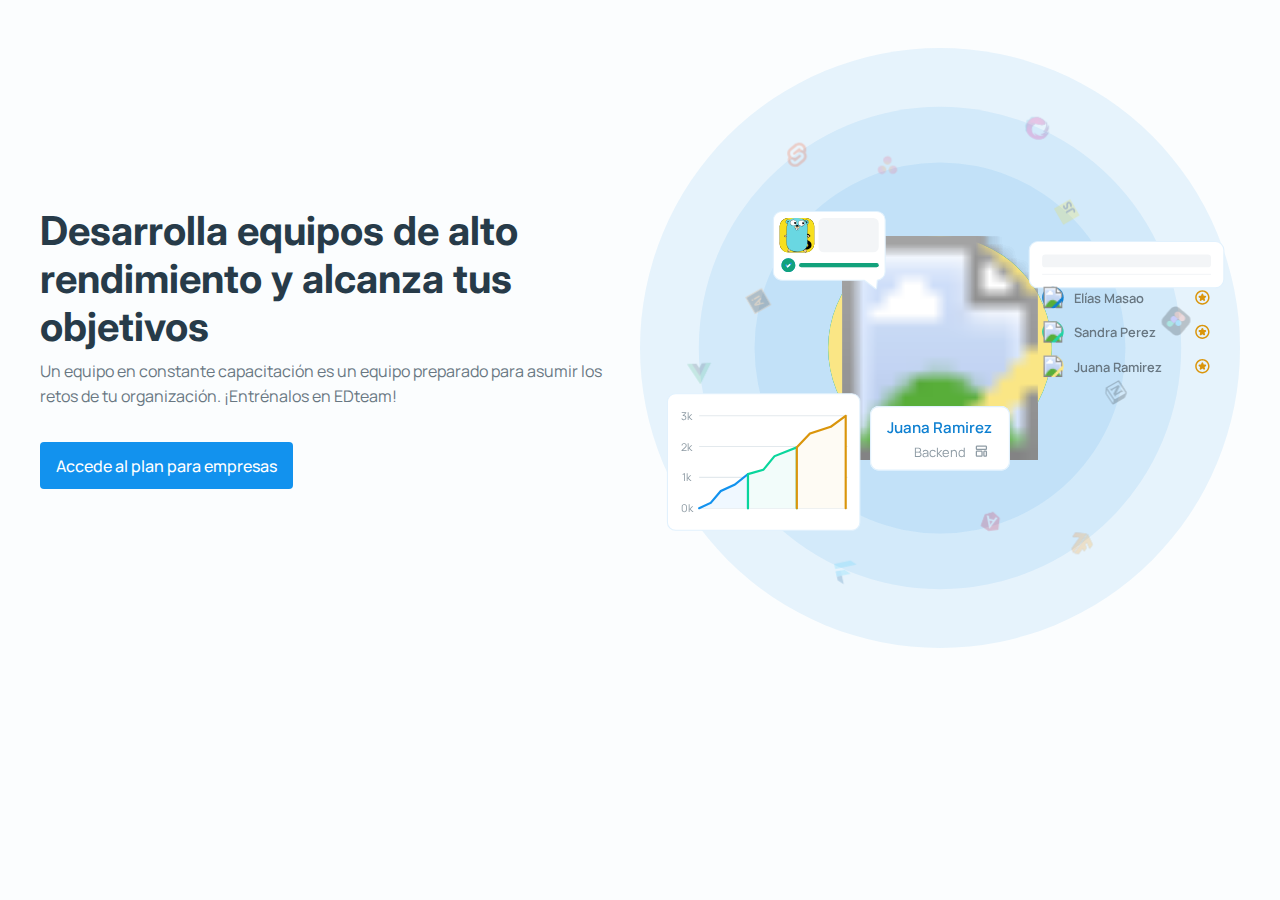
==== commit c8dca1e8: "quito el blend mode de los circulos" ====
--- a/index.html
+++ b/index.html
@@ -25,7 +25,8 @@
 				xmlns="http://www.w3.org/2000/svg"
 				class="graphic-people"
 			>
-				<g style="mix-blend-mode: screen">
+				<!-- <g style="mix-blend-mode: screen"> -->
+				<g >
 					<circle
 						opacity="0.09"
 						cx="279"
